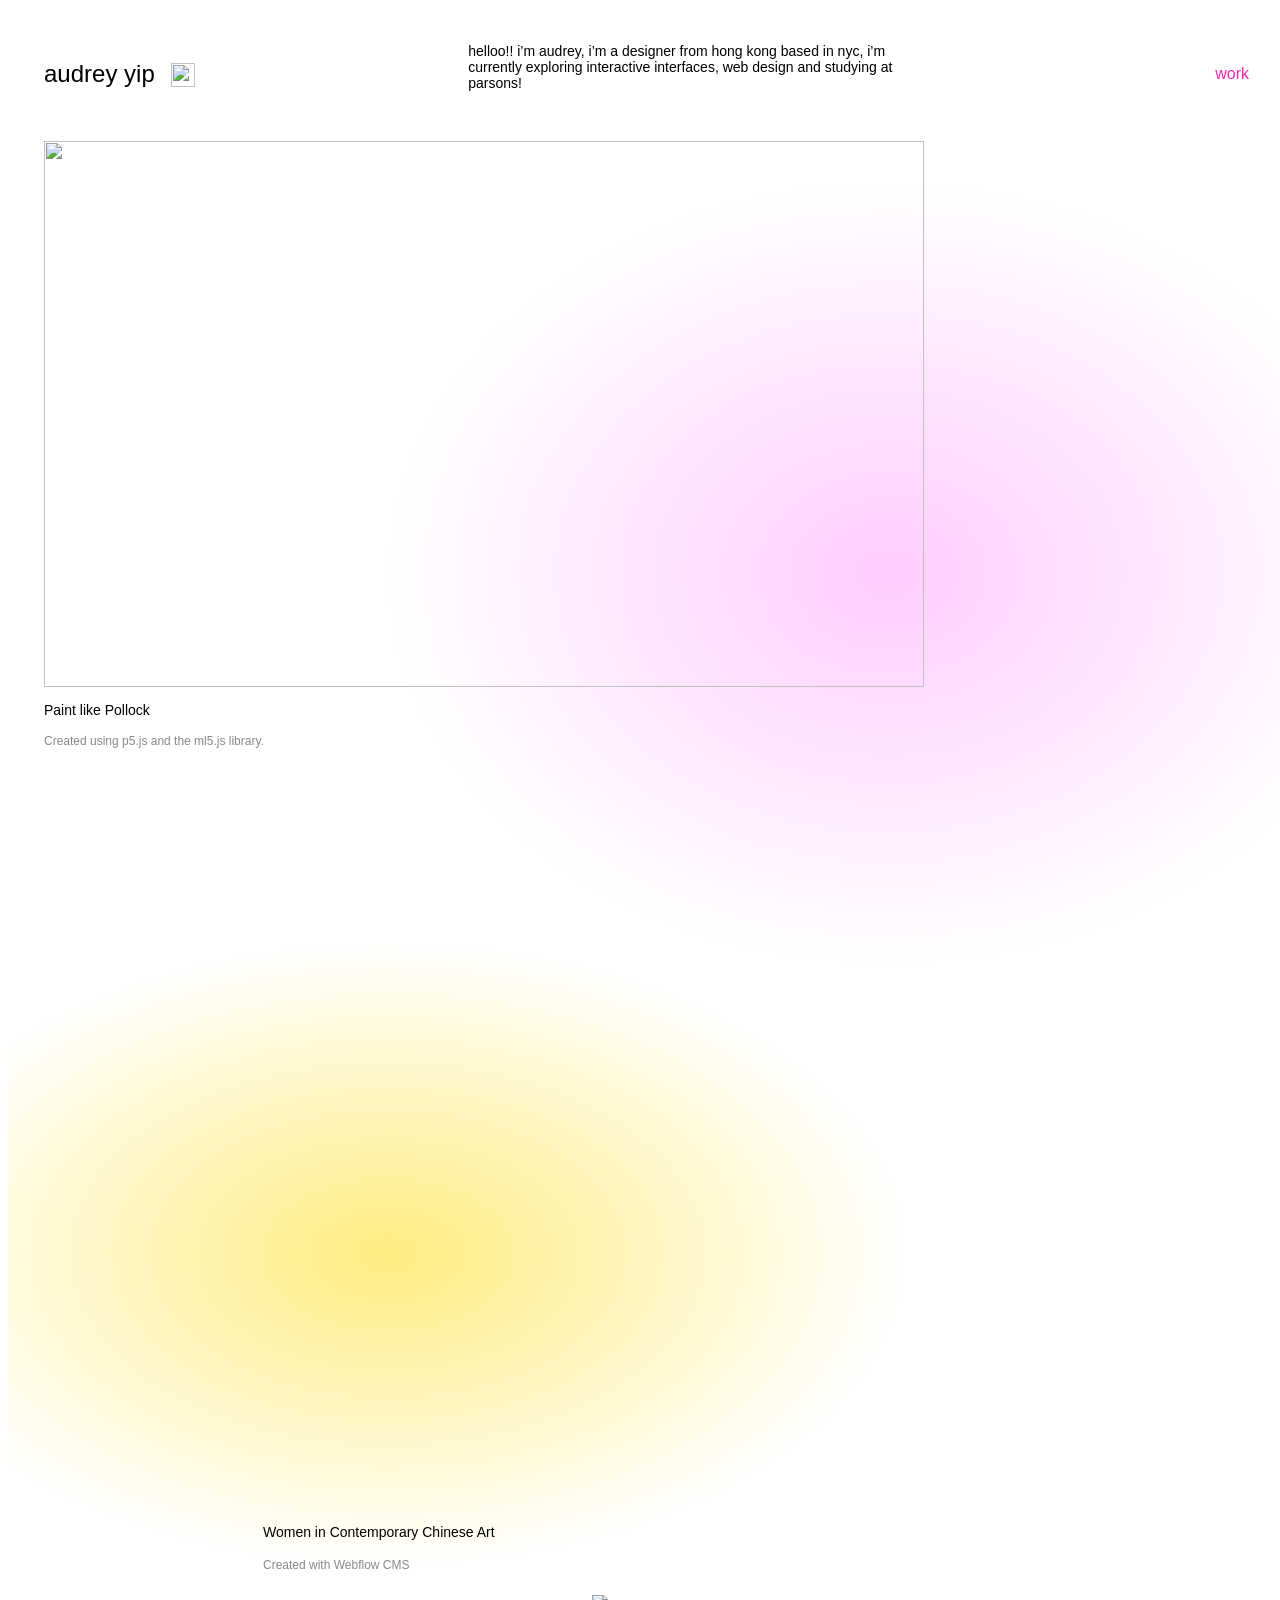
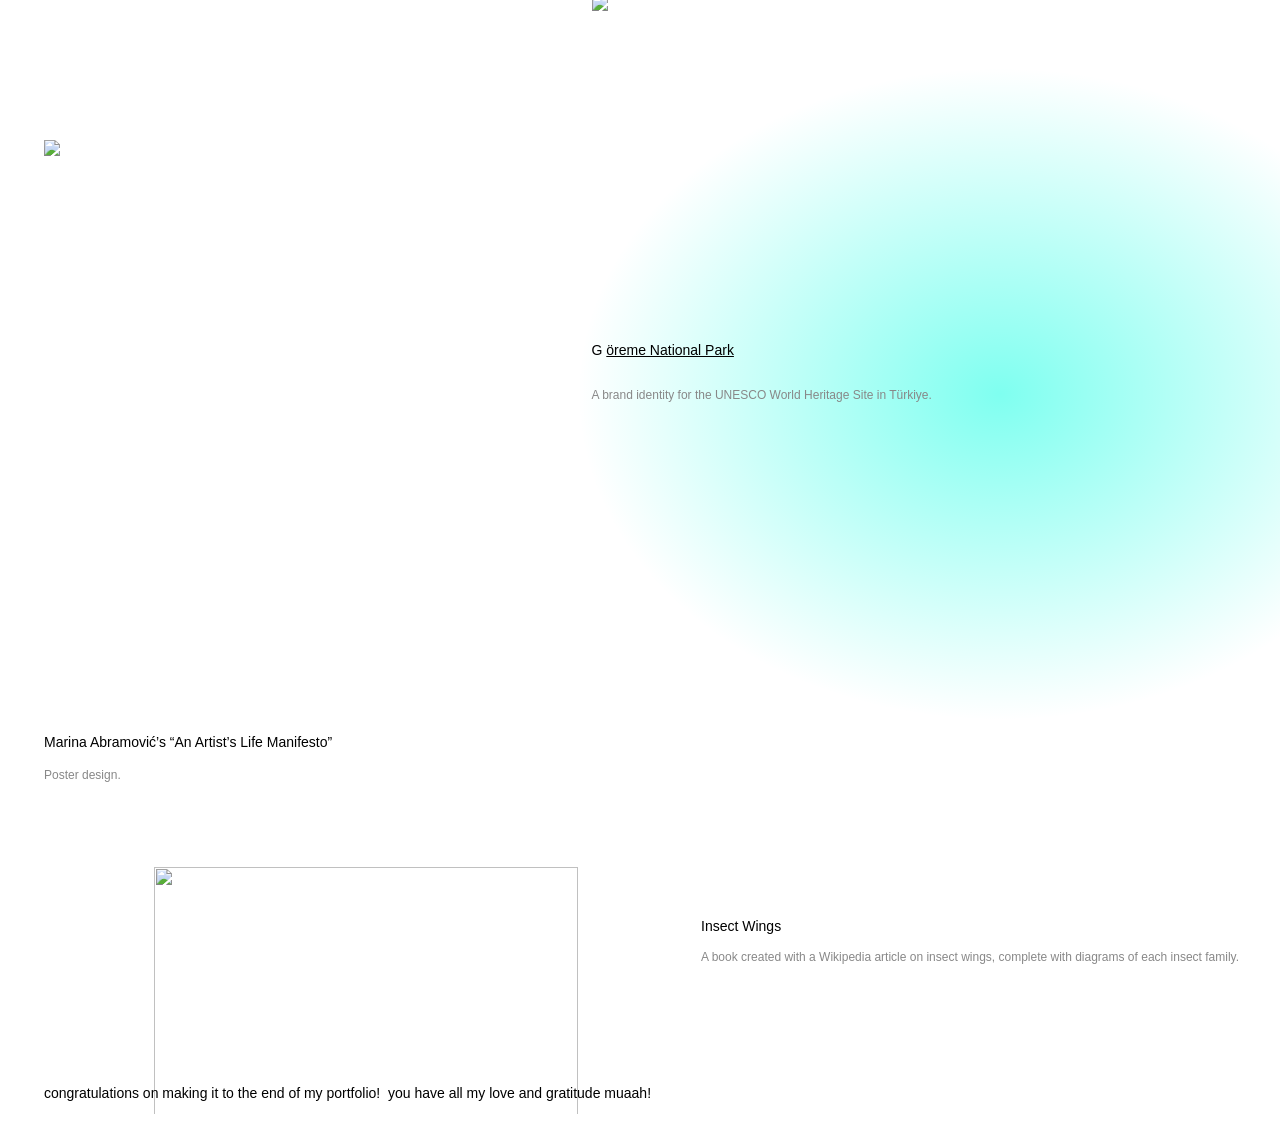
==== index.html @ 34257540 "setup" ====
<!DOCTYPE html>
<html>
<head>
<meta name="viewport" content="width=device-width, initial-scale=1"/>
<meta charset="utf-8" />
<link rel="stylesheet" href="globals.css">
<link rel="stylesheet" href="style.css">
</head>
<body>
<div class="main-page" ><div class="ellipse" ></div>
<div class="div" ></div>
<div class="ellipse-2" ></div>
<div class="frame" ><div class="frame-2" ><div class="frame-3" ><div class="text-wrapper" >audrey yip</div>
<img class="pink-outline" src="img/pink-outline-1.png" /></div>
<p class="p" >helloo!! i’m audrey, i’m a designer from hong kong based in nyc, i’m currently exploring interactive interfaces, web design and studying at parsons!</p>
<div class="frame-4" ><div class="text-wrapper-2" >work</div>
<div class="text-wrapper-3" >about</div></div></div>
<div class="frame-5" ><div class="frame-6" ><img class="rectangle" src="img/rectangle-1-2.png" />
<div class="frame-7" ><p class="g-reme-national-park" ><span class="span" >G</span>
<span class="text-wrapper-4" >öreme National Park</span></p>
<p class="text-wrapper-5" >A brand identity for the UNESCO World Heritage Site in Türkiye.</p></div></div>
<div class="frame-8" ><img class="img" src="img/rectangle-1-3.png" />
<div class="frame-7" ><div class="text-wrapper-6" >Paint like Pollock</div>
<p class="text-wrapper-5" >Created using p5.js and the ml5.js library.</p></div></div>
<div class="frame-9" ><div class="rectangle-wrapper" ><img class="rectangle-2" src="img/rectangle-1.png" /></div>
<div class="frame-10" ><p class="text-wrapper-6" >Marina Abramović’s “An Artist’s Life Manifesto”</p>
<div class="text-wrapper-5" >Poster design.</div></div></div>
<div class="frame-11" ><div class="frame-12" ></div>
<div class="frame-7" ><div class="text-wrapper-6" >Insect Wings</div>
<p class="text-wrapper-5" >A book created with a Wikipedia article on insect wings, complete with diagrams of each insect family.</p></div></div>
<div class="frame-13" ><img class="rectangle-3" src="img/image.png" />
<div class="frame-7" ><div class="text-wrapper-6" >Weaving Data</div>
<p class="text-wrapper-5" >An workshop, book and website designed to help you visualize your data differently.</p></div></div>
<div class="frame-14" ><div class="frame-15" ></div>
<div class="frame-7" ><p class="text-wrapper-6" >Women in Contemporary Chinese Art</p>
<div class="text-wrapper-5" >Created with Webflow CMS</div></div></div></div>
<p class="congratulations-on" >congratulations on making it to the end of my portfolio!&nbsp;&nbsp;you have all my love and gratitude muaah!</p></div></div>
</body>
</html>
---- style.css ----
.main-page {
    overflow: hidden;
    background: linear-gradient(160deg, rgba(255, 255, 255, 1) 82%);
    width: 100%;
    min-width: 1280px;
    min-height: 2706px;
    position: relative;
  }
  
  .main-page .ellipse {
    position: absolute;
    top: 1660px;
    left: 570px;
    width: 844px;
    height: 652px;
    border-radius: 421.92px / 325.79px;
    background: radial-gradient(
      50% 50% at 50% 50%,
      rgba(0, 255, 225, 0.5) 0%,
      rgba(0, 255, 225, 0) 100%
    );
  }
  
  .main-page .div {
    position: absolute;
    top: 935px;
    left: -137px;
    width: 1034px;
    height: 622px;
    border-radius: 516.88px / 311.23px;
    background: radial-gradient(
      50% 50% at 50% 50%,
      rgba(255, 217, 0, 0.5) 0%,
      rgba(255, 217, 0, 0) 100%
    );
  }
  
  .main-page .ellipse-2 {
    position: absolute;
    top: 175px;
    left: 380px;
    width: 1002px;
    height: 780px;
    border-radius: 500.93px / 390.07px;
    background: radial-gradient(
      50% 50% at 50% 50%,
      rgba(255, 204, 254, 1) 0%,
      rgba(255, 204, 254, 0) 100%
    );
  }
  
  .main-page .frame {
    display: flex;
    flex-direction: column;
    width: 1280px;
    align-items: flex-start;
    gap: 36px;
    padding: 36px;
    position: absolute;
    top: 0;
    left: 0;
  }
  
  .main-page .frame-2 {
    display: flex;
    align-items: center;
    justify-content: space-between;
    position: relative;
    align-self: stretch;
    width: 100%;
    flex: 0 0 auto;
  }
  
  .main-page .frame-3 {
    display: inline-flex;
    align-items: center;
    gap: 16px;
    position: relative;
    flex: 0 0 auto;
  }
  
  .main-page .text-wrapper {
    position: relative;
    width: fit-content;
    margin-top: -1px;
    font-family: "PolySans-Neutral", Helvetica;
    font-weight: 400;
    color: #000000;
    font-size: 24px;
    letter-spacing: 0;
    line-height: normal;
    white-space: nowrap;
  }
  
  .main-page .pink-outline {
    position: relative;
    width: 23.94px;
    height: 24px;
    aspect-ratio: 1;
    object-fit: cover;
  }
  
  .main-page .p {
    position: relative;
    display: flex;
    align-items: center;
    width: 473.42px;
    margin-top: -1px;
    font-family: "PolySans-Slim", Helvetica;
    font-weight: 400;
    color: #000000;
    font-size: 14px;
    letter-spacing: 0;
    line-height: normal;
  }
  
  .main-page .frame-4 {
    display: inline-flex;
    align-items: flex-start;
    gap: 35px;
    position: relative;
    flex: 0 0 auto;
  }
  
  .main-page .text-wrapper-2 {
    position: relative;
    width: fit-content;
    margin-top: -1px;
    font-family: "PolySans-Slim", Helvetica;
    font-weight: 400;
    color: #f327af;
    font-size: 16px;
    letter-spacing: 0;
    line-height: normal;
    white-space: nowrap;
  }
  
  .main-page .text-wrapper-3 {
    position: relative;
    width: fit-content;
    margin-top: -1px;
    font-family: "PolySans-Slim", Helvetica;
    font-weight: 400;
    color: #000000;
    font-size: 16px;
    letter-spacing: 0;
    line-height: normal;
    white-space: nowrap;
  }
  
  .main-page .frame-5 {
    display: grid;
    grid-template-columns: repeat(12, minmax(0, 1fr));
    grid-template-rows: repeat(17, minmax(0, 1fr));
    width: 1208px;
    height: 2494.33px;
    gap: 23px 106px;
  }
  
  .main-page .frame-6 {
    position: relative;
    grid-row: 11 / 12;
    grid-column: 6 / 13;
    width: 100%;
    height: 419px;
    display: flex;
    flex-direction: column;
    align-items: flex-start;
    gap: 16px;
  }
  
  .main-page .rectangle {
    position: relative;
    flex: 1;
    align-self: stretch;
    width: 100%;
    flex-grow: 1;
    object-fit: cover;
  }
  
  .main-page .frame-7 {
    display: flex;
    flex-direction: column;
    align-items: flex-start;
    gap: 4px;
    position: relative;
    align-self: stretch;
    width: 100%;
    flex: 0 0 auto;
  }
  
  .main-page .g-reme-national-park {
    position: relative;
    align-self: stretch;
    margin-top: -1px;
    font-family: "PolySans-Regular", Helvetica;
    font-weight: 400;
    color: #000000;
    font-size: 14px;
    letter-spacing: 0;
    line-height: normal;
  }
  
  .main-page .span {
    font-family: "PolySans-Regular", Helvetica;
    font-weight: 400;
    color: #000000;
    font-size: 14px;
    letter-spacing: 0;
  }
  
  .main-page .text-wrapper-4 {
    text-decoration: underline;
  }
  
  .main-page .text-wrapper-5 {
    position: relative;
    align-self: stretch;
    font-family: "PolySans-Slim", Helvetica;
    font-weight: 400;
    color: #888888;
    font-size: 12px;
    letter-spacing: 0;
    line-height: normal;
  }
  
  .main-page .frame-8 {
    grid-row: 1 / 6;
    grid-column: 1 / 10;
    align-self: start;
    width: 100%;
    height: 100%;
    display: flex;
    position: relative;
    flex-direction: column;
    align-items: flex-start;
    gap: 16px;
  }
  
  .main-page .img {
    height: 545.78px;
    position: relative;
    align-self: stretch;
    width: 100%;
  }
  
  .main-page .text-wrapper-6 {
    position: relative;
    align-self: stretch;
    margin-top: -1px;
    font-family: "PolySans-Neutral", Helvetica;
    font-weight: 400;
    color: #000000;
    font-size: 14px;
    letter-spacing: 0;
    line-height: normal;
  }
  
  .main-page .frame-9 {
    grid-row: 12 / 17;
    grid-column: 1 / 6;
    justify-self: start;
    align-self: start;
    width: fit-content;
    height: fit-content;
    display: inline-flex;
    position: relative;
    flex-direction: column;
    align-items: flex-start;
    gap: 16px;
  }
  
  .main-page .rectangle-wrapper {
    display: flex;
    flex-direction: column;
    width: 424px;
    height: 579.21px;
    align-items: flex-start;
    gap: 10px;
    position: relative;
  }
  
  .main-page .rectangle-2 {
    flex: 1;
    flex-grow: 1;
    position: relative;
    align-self: stretch;
    width: 100%;
  }
  
  .main-page .frame-10 {
    display: flex;
    flex-direction: column;
    width: 424px;
    align-items: flex-start;
    gap: 4px;
    position: relative;
    flex: 0 0 auto;
  }
  
  .main-page .frame-11 {
    grid-row: 15 / 18;
    grid-column: 7 / 13;
    align-self: start;
    width: 100%;
    height: fit-content;
    display: flex;
    position: relative;
    flex-direction: column;
    align-items: flex-start;
    gap: 16px;
  }
  
  .main-page .frame-12 {
    position: relative;
    align-self: stretch;
    width: 100%;
    height: 327px;
    background-image: url(./img/frame-13.png);
    background-size: cover;
    background-position: 50% 50%;
  }
  
  .main-page .frame-13 {
    grid-row: 17 / 20;
    grid-column: 2 / 7;
    justify-self: start;
    width: 424px;
    height: 100%;
    display: flex;
    position: relative;
    flex-direction: column;
    align-items: flex-start;
    gap: 16px;
  }
  
  .main-page .rectangle-3 {
    height: 279.72px;
    object-fit: cover;
    position: relative;
    align-self: stretch;
    width: 100%;
  }
  
  .main-page .frame-14 {
    grid-row: 6 / 11;
    grid-column: 3 / 13;
    justify-self: end;
    align-self: end;
    width: 100%;
    height: 100%;
    display: flex;
    position: relative;
    flex-direction: column;
    align-items: flex-start;
    gap: 16px;
  }
  
  .main-page .frame-15 {
    position: relative;
    flex: 1;
    align-self: stretch;
    width: 100%;
    flex-grow: 1;
    background-image: url(./img/frame-14.png);
    background-size: cover;
    background-position: 50% 50%;
  }
  
  .main-page .congratulations-on {
    position: relative;
    display: flex;
    align-items: center;
    width: fit-content;
    font-family: "PolySans-Slim", Helvetica;
    font-weight: 400;
    color: #000000;
    font-size: 14px;
    letter-spacing: 0;
    line-height: normal;
    white-space: nowrap;
  }
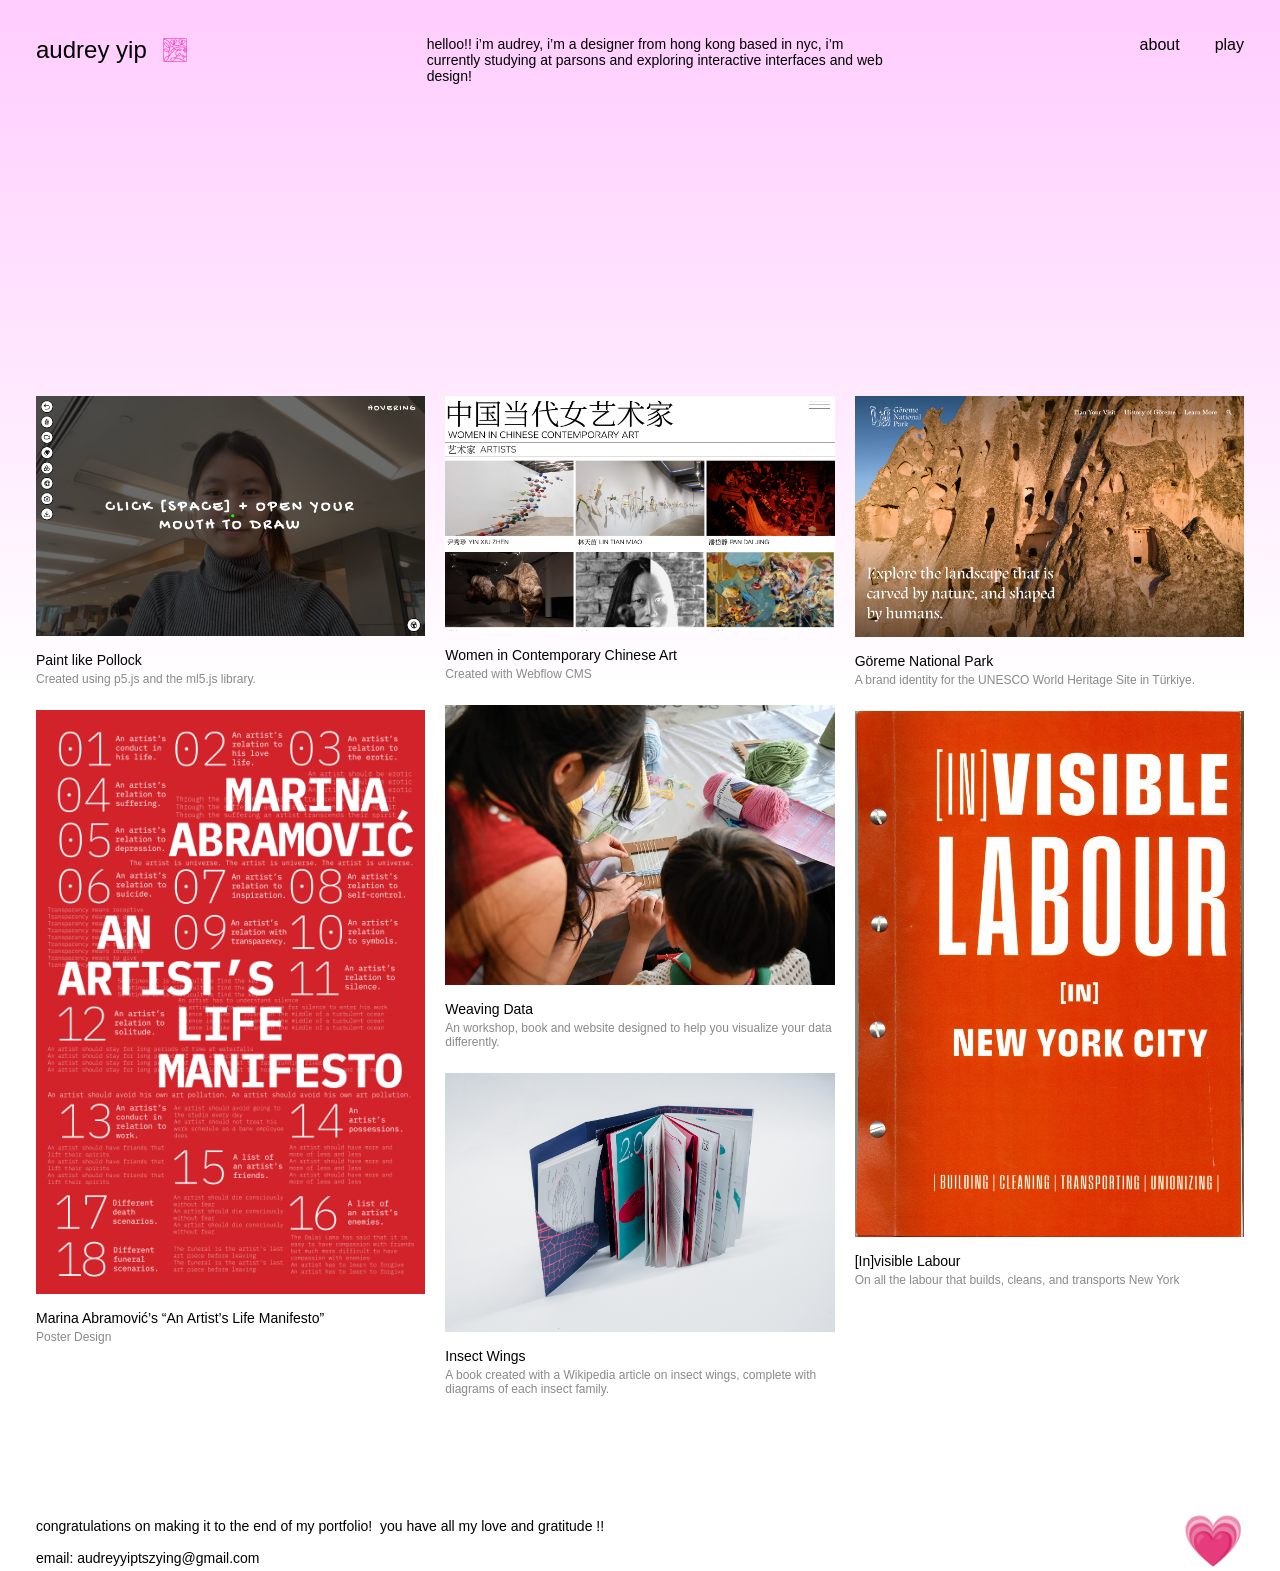
==== commit cab9f30b: "home page update" ====
--- a/index.html
+++ b/index.html
@@ -1,40 +1,93 @@
-
 <!DOCTYPE html>
-<html>
+<html lang="en">
 <head>
-<meta name="viewport" content="width=device-width, initial-scale=1"/>
-<meta charset="utf-8" />
-<link rel="stylesheet" href="globals.css">
-<link rel="stylesheet" href="style.css">
+  <meta charset="UTF-8">
+  <meta name="viewport" content="width=device-width, initial-scale=1">
+  <title>audrey yip</title>
+  <link rel="stylesheet" href="styles.css">
 </head>
 <body>
-<div class="main-page" ><div class="ellipse" ></div>
-<div class="div" ></div>
-<div class="ellipse-2" ></div>
-<div class="frame" ><div class="frame-2" ><div class="frame-3" ><div class="text-wrapper" >audrey yip</div>
-<img class="pink-outline" src="img/pink-outline-1.png" /></div>
-<p class="p" >helloo!! i’m audrey, i’m a designer from hong kong based in nyc, i’m currently exploring interactive interfaces, web design and studying at parsons!</p>
-<div class="frame-4" ><div class="text-wrapper-2" >work</div>
-<div class="text-wrapper-3" >about</div></div></div>
-<div class="frame-5" ><div class="frame-6" ><img class="rectangle" src="img/rectangle-1-2.png" />
-<div class="frame-7" ><p class="g-reme-national-park" ><span class="span" >G</span>
-<span class="text-wrapper-4" >öreme National Park</span></p>
-<p class="text-wrapper-5" >A brand identity for the UNESCO World Heritage Site in Türkiye.</p></div></div>
-<div class="frame-8" ><img class="img" src="img/rectangle-1-3.png" />
-<div class="frame-7" ><div class="text-wrapper-6" >Paint like Pollock</div>
-<p class="text-wrapper-5" >Created using p5.js and the ml5.js library.</p></div></div>
-<div class="frame-9" ><div class="rectangle-wrapper" ><img class="rectangle-2" src="img/rectangle-1.png" /></div>
-<div class="frame-10" ><p class="text-wrapper-6" >Marina Abramović’s “An Artist’s Life Manifesto”</p>
-<div class="text-wrapper-5" >Poster design.</div></div></div>
-<div class="frame-11" ><div class="frame-12" ></div>
-<div class="frame-7" ><div class="text-wrapper-6" >Insect Wings</div>
-<p class="text-wrapper-5" >A book created with a Wikipedia article on insect wings, complete with diagrams of each insect family.</p></div></div>
-<div class="frame-13" ><img class="rectangle-3" src="img/image.png" />
-<div class="frame-7" ><div class="text-wrapper-6" >Weaving Data</div>
-<p class="text-wrapper-5" >An workshop, book and website designed to help you visualize your data differently.</p></div></div>
-<div class="frame-14" ><div class="frame-15" ></div>
-<div class="frame-7" ><p class="text-wrapper-6" >Women in Contemporary Chinese Art</p>
-<div class="text-wrapper-5" >Created with Webflow CMS</div></div></div></div>
-<p class="congratulations-on" >congratulations on making it to the end of my portfolio!&nbsp;&nbsp;you have all my love and gratitude muaah!</p></div></div>
+  <div class="page">
+    <header class="header">
+      <div class="brand">
+        <p class="name">audrey yip</p>
+        <img class="logo" src="imgs/logo.svg" alt="">
+      </div>
+      <p class="intro">helloo!! i’m audrey, i’m a designer from hong kong based in nyc, i’m currently studying at parsons and exploring interactive interfaces and web design!</p>
+      <nav class="nav">
+        <a href="#about">about</a>
+        <a href="#play">play</a>
+      </nav>
+    </header>
+
+    <main class="grid" id="work">
+      <div class="column">
+        <article class="project">
+          <img class="media media--ratio" src="imgs/paintlikepollock/cover.png" alt="Paint like Pollock">
+          <div class="caption">
+            <h2>Paint like Pollock</h2>
+            <p>Created using p5.js and the ml5.js library.</p>
+          </div>
+        </article>
+        <article class="project">
+          <img class="media media--contain media--marina" src="imgs/marina/cover.png" alt="Marina Abramović’s An Artist’s Life Manifesto poster">
+          <div class="caption">
+            <h2>Marina Abramović’s “An Artist’s Life Manifesto”</h2>
+            <p>Poster Design</p>
+          </div>
+        </article>
+      </div>
+
+      <div class="column">
+        <article class="project">
+          <img class="media media--contain media--women" src="imgs/womeninchineseart/cover.png" alt="Women in Contemporary Chinese Art website">
+          <div class="caption">
+            <h2>Women in Contemporary Chinese Art</h2>
+            <p>Created with Webflow CMS</p>
+          </div>
+        </article>
+        <article class="project">
+          <img class="media media--cover media--weaving" src="imgs/weaving/cover.png" alt="Weaving Data workshop">
+          <div class="caption">
+            <h2>Weaving Data</h2>
+            <p>An workshop, book and website designed to help you visualize your data differently.</p>
+          </div>
+        </article>
+        <article class="project">
+          <img class="media media--cover media--insect" src="imgs/wikibook/cover.jpg" alt="Insect Wings book">
+          <div class="caption">
+            <h2>Insect Wings</h2>
+            <p>A book created with a Wikipedia article on insect wings, complete with diagrams of each insect family.</p>
+          </div>
+        </article>
+      </div>
+
+      <div class="column">
+        <article class="project">
+          <img class="media media--contain media--goreme" src="imgs/goreme/cover.png" alt="Göreme National Park brand identity">
+          <div class="caption">
+            <h2>Göreme National Park</h2>
+            <p>A brand identity for the UNESCO World Heritage Site in Türkiye.</p>
+          </div>
+        </article>
+        <article class="project project--fill">
+          <img class="media media--cover media--fill" src="imgs/labour/cover.jpg" alt="[In]visible Labour book cover">
+          <div class="caption">
+            <h2>[In]visible Labour</h2>
+            <p>On all the labour that builds, cleans, and transports New York</p>
+          </div>
+        </article>
+      </div>
+    </main>
+
+    <footer class="footer">
+      <div class="footer-text">
+        <p>congratulations on making it to the end of my portfolio!&nbsp; you have all my love and gratitude !!</p>
+        <p>email: <a href="mailto:audreyyiptszying@gmail.com">audreyyiptszying@gmail.com</a></p>
+      </div>
+      <span class="heart" role="img" aria-label="pink heart">💗</span>
+    </footer>
+  </div>
+  <script src="script.js"></script>
 </body>
-</html>+</html>
--- a/styles.css
+++ b/styles.css
@@ -0,0 +1,114 @@
+:root {
+  --pink: #ffccfe;
+  --text: #000;
+  --muted: #898989;
+  --gutter: 36px;
+  --gap: 20px;
+  /* PolySans is the design font; swap in a @font-face if you have the files. */
+  --font-neutral: "PolySans", "Helvetica Neue", Arial, sans-serif;
+  --font-slim: "PolySans", "Helvetica Neue", Arial, sans-serif;
+}
+
+*, *::before, *::after { box-sizing: border-box; }
+
+html { scroll-behavior: smooth; }
+
+body {
+  margin: 0;
+  color: var(--text);
+  font-family: var(--font-slim);
+  background: linear-gradient(to bottom, var(--pink) 0%, #fff 43.924%) no-repeat;
+  background-color: #fff;
+  min-height: 100vh;
+}
+
+a { color: inherit; text-decoration: none; }
+p, h1, h2 { margin: 0; }
+
+.page {
+  max-width: 1280px;
+  margin: 0 auto;
+  min-height: 1465px;
+  display: flex;
+  flex-direction: column;
+  justify-content: space-between;
+  align-items: center;
+  padding-bottom: 5px;
+}
+
+/* Header */
+.header {
+  width: 100%;
+  padding: var(--gutter);
+  display: flex;
+  align-items: flex-start;
+  justify-content: space-between;
+  gap: 24px;
+  margin-bottom: 276px;
+}
+.brand { display: flex; align-items: center; gap: 16px; }
+.name { font-family: var(--font-neutral); font-size: 24px; white-space: nowrap; }
+.logo { width: 24px; height: 24px; object-fit: cover; }
+.intro { font-size: 14px; width: 473px; max-width: 100%; }
+.nav { display: flex; gap: 35px; font-size: 16px; }
+.nav a:hover { text-decoration: underline; }
+
+/* Grid */
+.grid {
+  width: 100%;
+  padding: 0 var(--gutter);
+  display: flex;
+  align-items: flex-start;
+  gap: var(--gap);
+}
+.column { flex: 1 1 0; min-width: 0; display: flex; flex-direction: column; gap: 24px; }
+
+.project { display: flex; flex-direction: column; gap: 16px; }
+.project--fill { height: 576px; }
+
+.media { display: block; width: 100%; }
+.media--cover { object-fit: cover; }
+.media--contain { object-fit: contain; }
+.media--ratio { aspect-ratio: 2890 / 1784; object-fit: cover; }
+.media--marina { height: 584px; }
+.media--women { height: 235px; }
+.media--weaving { height: 280px; }
+.media--insect { height: 259px; }
+.media--goreme { height: 241px; }
+.media--fill { flex: 1 1 0; min-height: 0; }
+
+.caption { display: flex; flex-direction: column; gap: 4px; }
+.caption h2 { font-family: var(--font-neutral); font-weight: 400; font-size: 14px; }
+.caption p { font-size: 12px; color: var(--muted); }
+
+/* Footer */
+.footer {
+  width: min(1210px, calc(100% - 2 * var(--gutter)));
+  margin-top: 120px;
+  display: flex;
+  align-items: flex-end;
+  justify-content: space-between;
+  gap: 24px;
+  font-size: 14px;
+}
+.footer-text { display: flex; flex-direction: column; gap: 16px; max-width: 998px; }
+.footer a:hover { text-decoration: underline; }
+.heart { font-size: 50px; line-height: 1; cursor: default; transition: transform .2s ease; }
+.heart.beat { transform: scale(1.25); }
+
+/* Reveal on scroll (added by script.js) */
+.js .project { opacity: 0; transform: translateY(12px); transition: opacity .5s ease, transform .5s ease; }
+.js .project.visible { opacity: 1; transform: none; }
+
+/* Responsive */
+@media (max-width: 900px) {
+  .header { flex-wrap: wrap; margin-bottom: 80px; }
+  .grid { flex-direction: column; }
+  .column { width: 100%; }
+  .project--fill { height: auto; }
+  .media--fill { flex: none; height: 520px; }
+}
+@media (prefers-reduced-motion: reduce) {
+  html { scroll-behavior: auto; }
+  .js .project { transition: none; opacity: 1; transform: none; }
+}
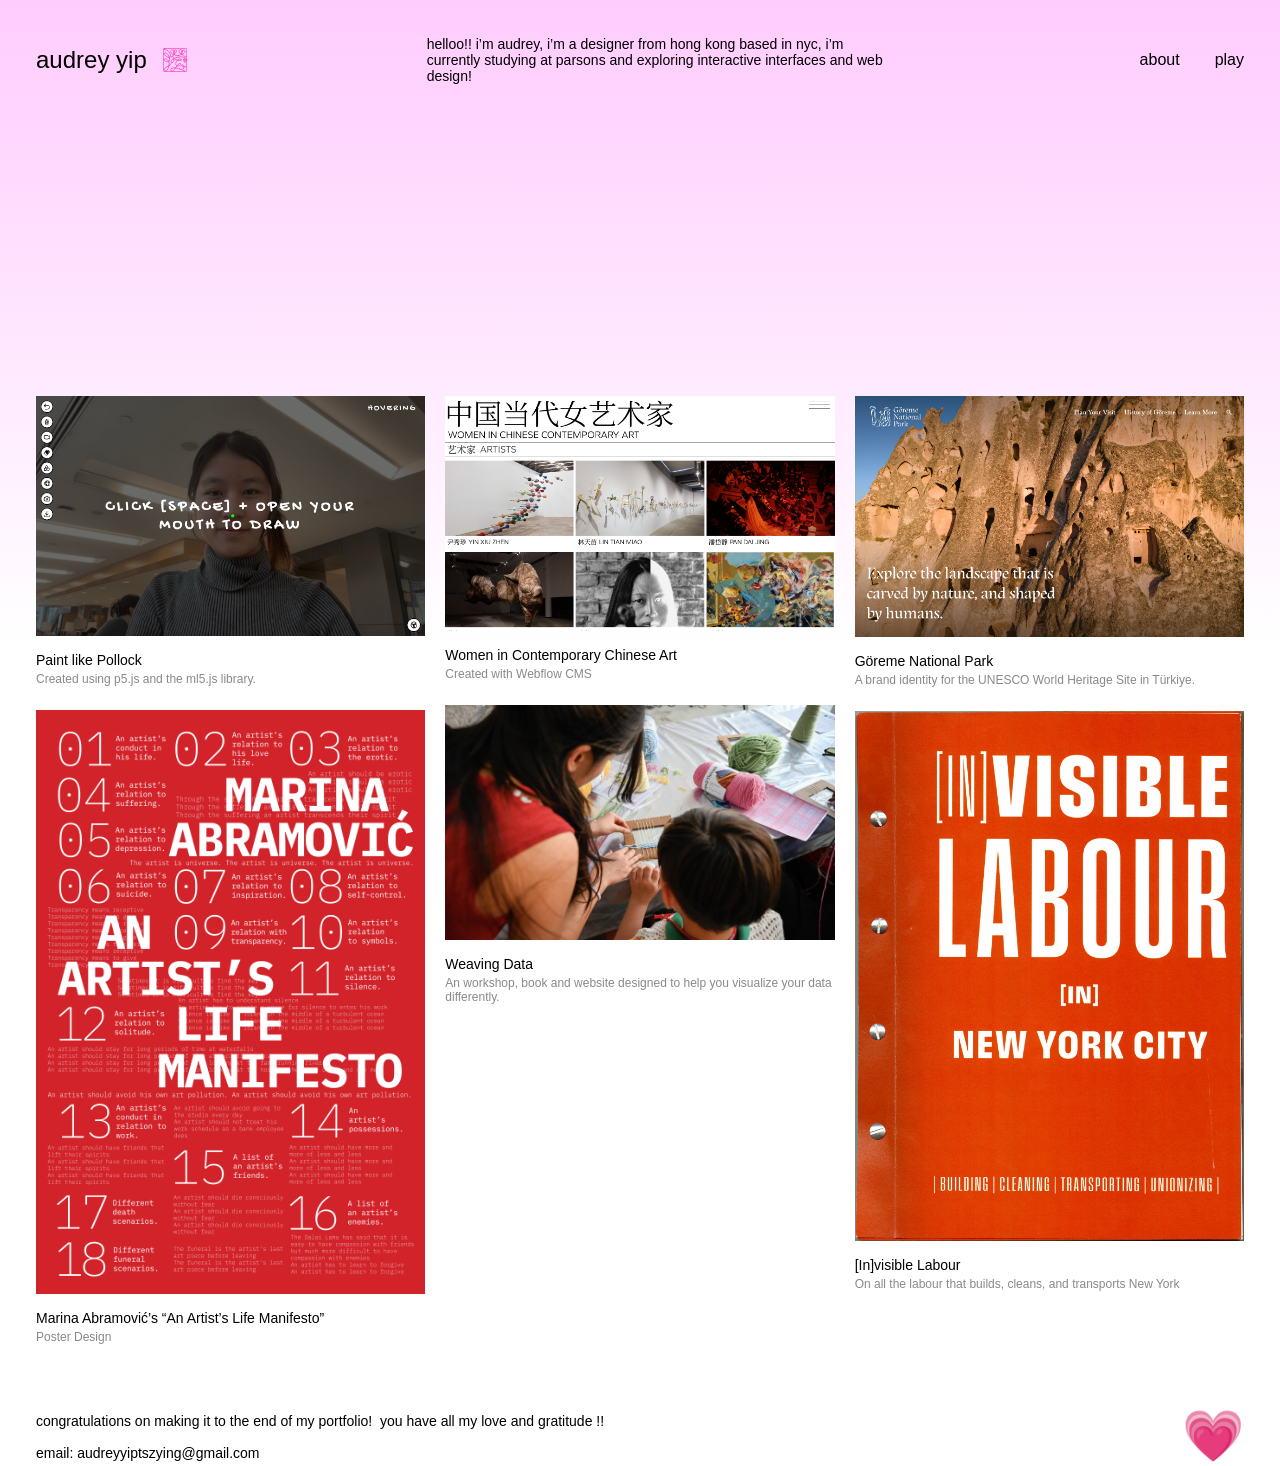
==== commit 37238447: "font fixing, links" ====
--- a/index.html
+++ b/index.html
@@ -23,59 +23,73 @@
     <main class="grid" id="work">
       <div class="column">
         <article class="project">
-          <img class="media media--ratio" src="imgs/paintlikepollock/cover.png" alt="Paint like Pollock">
-          <div class="caption">
-            <h2>Paint like Pollock</h2>
-            <p>Created using p5.js and the ml5.js library.</p>
-          </div>
+          <a class="project-link" href="work/paintlikepollock.html">
+            <img class="media media--ratio" src="imgs/paintlikepollock/cover.png" alt="Paint like Pollock">
+            <div class="caption">
+              <h2>Paint like Pollock</h2>
+              <p>Created using p5.js and the ml5.js library.</p>
+            </div>
+          </a>
         </article>
         <article class="project">
-          <img class="media media--contain media--marina" src="imgs/marina/cover.png" alt="Marina Abramović’s An Artist’s Life Manifesto poster">
-          <div class="caption">
-            <h2>Marina Abramović’s “An Artist’s Life Manifesto”</h2>
-            <p>Poster Design</p>
-          </div>
+          <a class="project-link" href="work/marina.html">
+            <img class="media media--contain media--marina" src="imgs/marina/cover.png" alt="Marina Abramović’s An Artist’s Life Manifesto poster">
+            <div class="caption">
+              <h2>Marina Abramović’s “An Artist’s Life Manifesto”</h2>
+              <p>Poster Design</p>
+            </div>
+          </a>
         </article>
       </div>
 
       <div class="column">
         <article class="project">
-          <img class="media media--contain media--women" src="imgs/womeninchineseart/cover.png" alt="Women in Contemporary Chinese Art website">
-          <div class="caption">
-            <h2>Women in Contemporary Chinese Art</h2>
-            <p>Created with Webflow CMS</p>
-          </div>
+          <a class="project-link" href="work/womeninchineseart.html">
+            <img class="media media--contain media--women" src="imgs/womeninchineseart/cover.png" alt="Women in Contemporary Chinese Art website">
+            <div class="caption">
+              <h2>Women in Contemporary Chinese Art</h2>
+              <p>Created with Webflow CMS</p>
+            </div>
+          </a>
         </article>
         <article class="project">
-          <img class="media media--cover media--weaving" src="imgs/weaving/cover.png" alt="Weaving Data workshop">
-          <div class="caption">
-            <h2>Weaving Data</h2>
-            <p>An workshop, book and website designed to help you visualize your data differently.</p>
-          </div>
+          <a class="project-link" href="work/weaving.html">
+            <img class="media media--cover media--weaving" src="imgs/weaving/cover.png" alt="Weaving Data workshop">
+            <div class="caption">
+              <h2>Weaving Data</h2>
+              <p>An workshop, book and website designed to help you visualize your data differently.</p>
+            </div>
+          </a>
         </article>
         <article class="project">
-          <img class="media media--cover media--insect" src="imgs/wikibook/cover.jpg" alt="Insect Wings book">
-          <div class="caption">
-            <h2>Insect Wings</h2>
-            <p>A book created with a Wikipedia article on insect wings, complete with diagrams of each insect family.</p>
-          </div>
+          <a class="project-link" href="work/wikibook.html">
+            <img class="media media--cover media--insect" src="imgs/wikibook/cover.jpg" alt="Insect Wings book">
+            <div class="caption">
+              <h2>Insect Wings</h2>
+              <p>A book created with a Wikipedia article on insect wings, complete with diagrams of each insect family.</p>
+            </div>
+          </a>
         </article>
       </div>
 
       <div class="column">
         <article class="project">
-          <img class="media media--contain media--goreme" src="imgs/goreme/cover.png" alt="Göreme National Park brand identity">
-          <div class="caption">
-            <h2>Göreme National Park</h2>
-            <p>A brand identity for the UNESCO World Heritage Site in Türkiye.</p>
-          </div>
+          <a class="project-link" href="work/goreme.html"> 
+            <img class="media media--contain media--goreme" src="imgs/goreme/cover.png" alt="Göreme National Park brand identity">
+            <div class="caption">
+              <h2>Göreme National Park</h2>
+              <p>A brand identity for the UNESCO World Heritage Site in Türkiye.</p>
+            </div>
+          </a>
         </article>
         <article class="project project--fill">
-          <img class="media media--cover media--fill" src="imgs/labour/cover.jpg" alt="[In]visible Labour book cover">
-          <div class="caption">
-            <h2>[In]visible Labour</h2>
-            <p>On all the labour that builds, cleans, and transports New York</p>
-          </div>
+          <a class="project-link" href="work/labour.html">
+            <img class="media media--cover media--fill" src="imgs/labour/cover.jpg" alt="[In]visible Labour book cover">
+            <div class="caption">
+              <h2>[In]visible Labour</h2>
+              <p>On all the labour that builds, cleans, and transports New York</p>
+            </div>
+          </a>
         </article>
       </div>
     </main>
--- a/styles.css
+++ b/styles.css
@@ -1,12 +1,21 @@
 :root {
   --pink: #ffccfe;
+  --magenta: #f428b0;
   --text: #000;
   --muted: #898989;
+  --font-family: 'PolySans', sans-serif;
+  --font-slim: 300;     /* Use standard numerical values or keywords */
+  --font-neutral: 400;
   --gutter: 36px;
   --gap: 20px;
-  /* PolySans is the design font; swap in a @font-face if you have the files. */
-  --font-neutral: "PolySans", "Helvetica Neue", Arial, sans-serif;
-  --font-slim: "PolySans", "Helvetica Neue", Arial, sans-serif;
+}
+
+@font-face {
+  font-family: 'PolySans';
+  src: url('fonts/PolySans-Neutral.otf') format('otf'),
+       url('fonts/PolySans-Slim.otf') format('otf');
+  font-style: normal;
+  font-display: swap;
 }
 
 *, *::before, *::after { box-sizing: border-box; }
@@ -16,8 +25,9 @@
 body {
   margin: 0;
   color: var(--text);
-  font-family: var(--font-slim);
+  font-family: var(--font-family);
   background: linear-gradient(to bottom, var(--pink) 0%, #fff 43.924%) no-repeat;
+  font-weight:var(--font-slim);
   background-color: #fff;
   min-height: 100vh;
 }
@@ -41,17 +51,17 @@
   width: 100%;
   padding: var(--gutter);
   display: flex;
-  align-items: flex-start;
+  align-items: center;
   justify-content: space-between;
   gap: 24px;
   margin-bottom: 276px;
 }
 .brand { display: flex; align-items: center; gap: 16px; }
-.name { font-family: var(--font-neutral); font-size: 24px; white-space: nowrap; }
+.name { font-family: var(--font-family); font-size: 24px; white-space: nowrap; }
 .logo { width: 24px; height: 24px; object-fit: cover; }
 .intro { font-size: 14px; width: 473px; max-width: 100%; }
 .nav { display: flex; gap: 35px; font-size: 16px; }
-.nav a:hover { text-decoration: underline; }
+.nav a:hover {color:var(--magenta);}
 
 /* Grid */
 .grid {
@@ -64,27 +74,29 @@
 .column { flex: 1 1 0; min-width: 0; display: flex; flex-direction: column; gap: 24px; }
 
 .project { display: flex; flex-direction: column; gap: 16px; }
+.project-link { display: flex; flex-direction: column; gap: 16px; color: inherit; text-decoration: none; }
+.project-link:hover .caption h2, .caption p {color:var(--magenta);}
 .project--fill { height: 576px; }
 
 .media { display: block; width: 100%; }
 .media--cover { object-fit: cover; }
 .media--contain { object-fit: contain; }
 .media--ratio { aspect-ratio: 2890 / 1784; object-fit: cover; }
-.media--marina { height: 584px; }
+/* .media--marina { height: 584px; }
 .media--women { height: 235px; }
 .media--weaving { height: 280px; }
 .media--insect { height: 259px; }
-.media--goreme { height: 241px; }
-.media--fill { flex: 1 1 0; min-height: 0; }
+.media--goreme { height: 241px; } */
+.media--fill { flex: 1 1 0; object-fit: cover; }
 
 .caption { display: flex; flex-direction: column; gap: 4px; }
-.caption h2 { font-family: var(--font-neutral); font-weight: 400; font-size: 14px; }
+.caption h2 { font-family: var(--font-family); font-weight: var(--font-neutral); font-size: 14px; }
 .caption p { font-size: 12px; color: var(--muted); }
 
 /* Footer */
 .footer {
   width: min(1210px, calc(100% - 2 * var(--gutter)));
-  margin-top: 120px;
+  margin-top: 60px;
   display: flex;
   align-items: flex-end;
   justify-content: space-between;
@@ -111,4 +123,4 @@
 @media (prefers-reduced-motion: reduce) {
   html { scroll-behavior: auto; }
   .js .project { transition: none; opacity: 1; transform: none; }
-}
+}
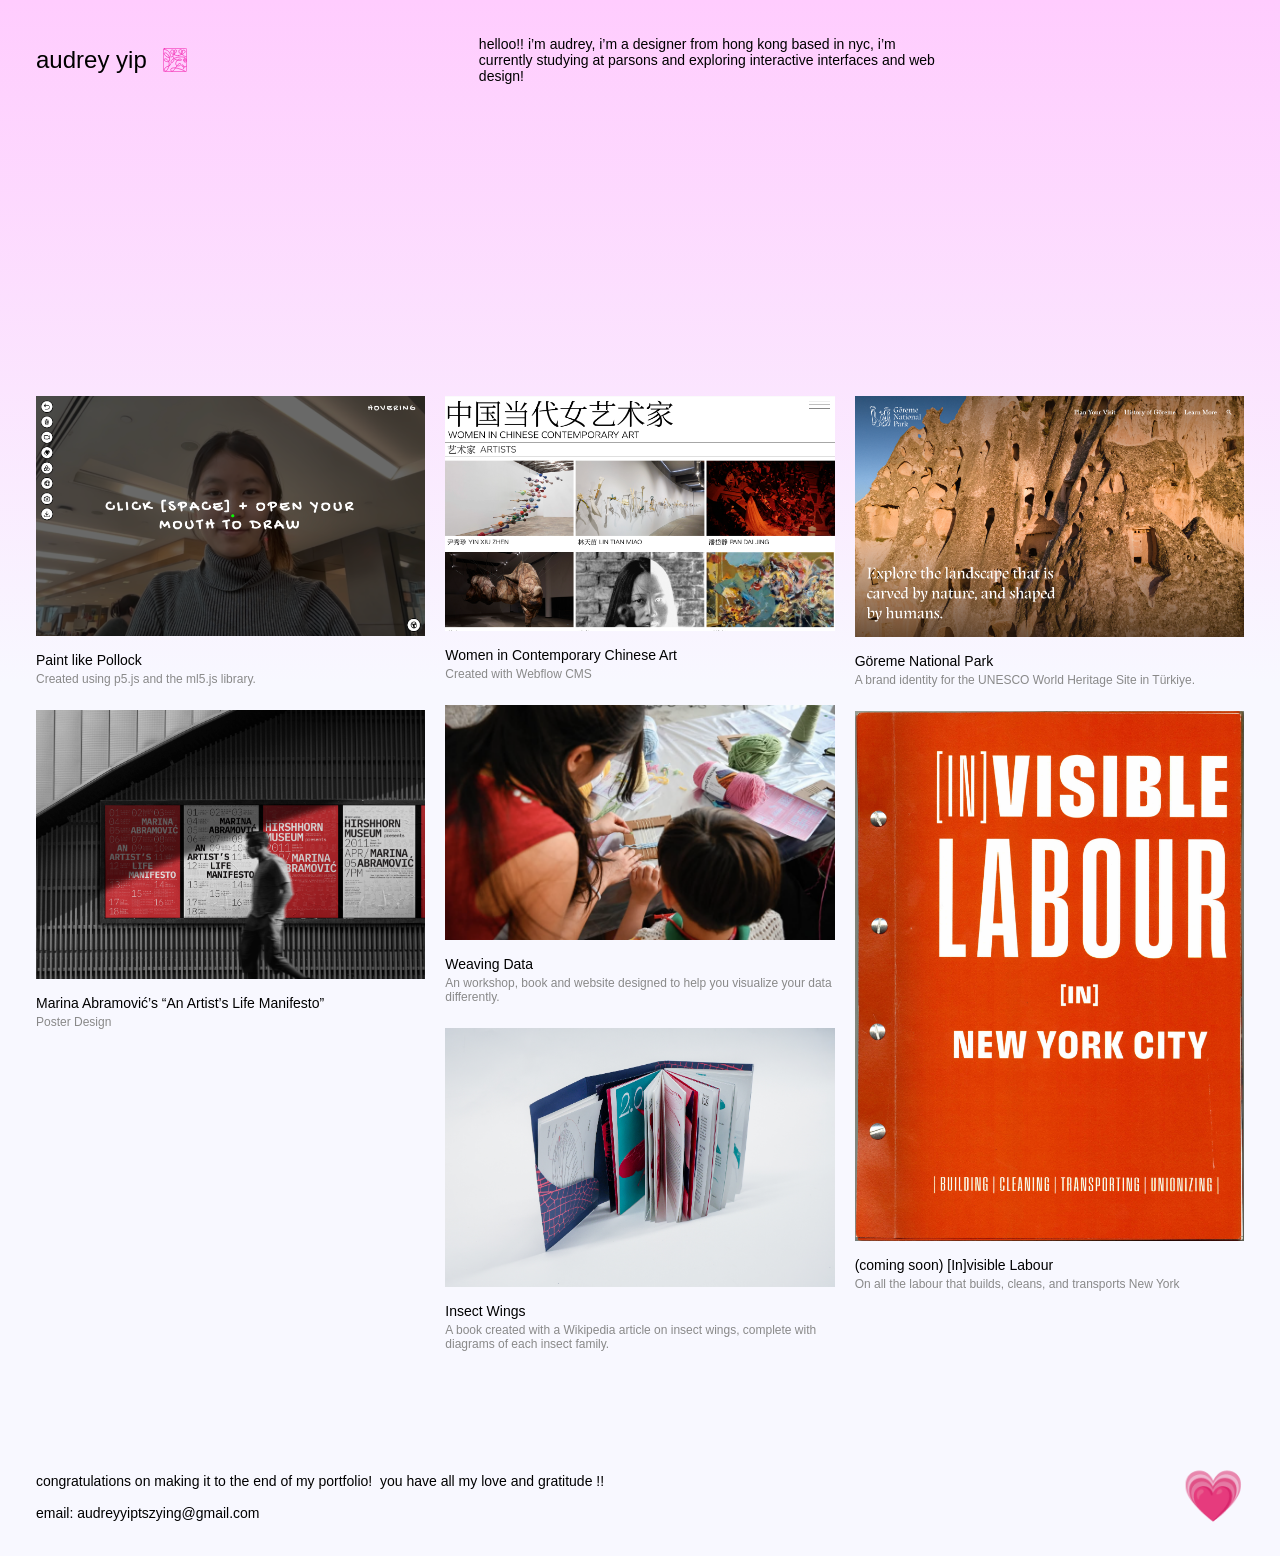
==== commit ca74d211: "update website page" ====
--- a/index.html
+++ b/index.html
@@ -5,6 +5,7 @@
   <meta name="viewport" content="width=device-width, initial-scale=1">
   <title>audrey yip</title>
   <link rel="stylesheet" href="styles.css">
+  <link rel="icon" href="/imgs/logo.svg" type="image/x-icon">
 </head>
 <body>
   <div class="page">
@@ -15,8 +16,8 @@
       </div>
       <p class="intro">helloo!! i’m audrey, i’m a designer from hong kong based in nyc, i’m currently studying at parsons and exploring interactive interfaces and web design!</p>
       <nav class="nav">
-        <a href="#about">about</a>
-        <a href="#play">play</a>
+        <!-- <a href="#about">about</a>
+        <a href="#play">play</a> -->
       </nav>
     </header>
 
@@ -83,13 +84,13 @@
           </a>
         </article>
         <article class="project project--fill">
-          <a class="project-link" href="work/labour.html">
+          <!-- <a class="project-link" href="work/labour.html"> -->
             <img class="media media--cover media--fill" src="imgs/labour/cover.jpg" alt="[In]visible Labour book cover">
             <div class="caption">
-              <h2>[In]visible Labour</h2>
+              <h2>(coming soon) [In]visible Labour</h2>
               <p>On all the labour that builds, cleans, and transports New York</p>
             </div>
-          </a>
+          <!-- </a> -->
         </article>
       </div>
     </main>
--- a/styles.css
+++ b/styles.css
@@ -3,6 +3,7 @@
   --magenta: #f428b0;
   --text: #000;
   --muted: #898989;
+  --off-white: ghostwhite;
   --font-family: 'PolySans', sans-serif;
   --font-slim: 300;     /* Use standard numerical values or keywords */
   --font-neutral: 400;
@@ -26,7 +27,7 @@
   margin: 0;
   color: var(--text);
   font-family: var(--font-family);
-  background: linear-gradient(to bottom, var(--pink) 0%, #fff 43.924%) no-repeat;
+  background: linear-gradient(to bottom, var(--pink) 0%, var(--off-white) 43.924%) no-repeat;
   font-weight:var(--font-slim);
   background-color: #fff;
   min-height: 100vh;
@@ -36,7 +37,7 @@
 p, h1, h2 { margin: 0; }
 
 .page {
-  max-width: 1280px;
+  max-width: 100%;
   margin: 0 auto;
   min-height: 1465px;
   display: flex;
@@ -82,11 +83,6 @@
 .media--cover { object-fit: cover; }
 .media--contain { object-fit: contain; }
 .media--ratio { aspect-ratio: 2890 / 1784; object-fit: cover; }
-/* .media--marina { height: 584px; }
-.media--women { height: 235px; }
-.media--weaving { height: 280px; }
-.media--insect { height: 259px; }
-.media--goreme { height: 241px; } */
 .media--fill { flex: 1 1 0; object-fit: cover; }
 
 .caption { display: flex; flex-direction: column; gap: 4px; }
@@ -96,7 +92,8 @@
 /* Footer */
 .footer {
   width: min(1210px, calc(100% - 2 * var(--gutter)));
-  margin-top: 60px;
+  margin-top: 120px;
+  margin-bottom: 30px;
   display: flex;
   align-items: flex-end;
   justify-content: space-between;
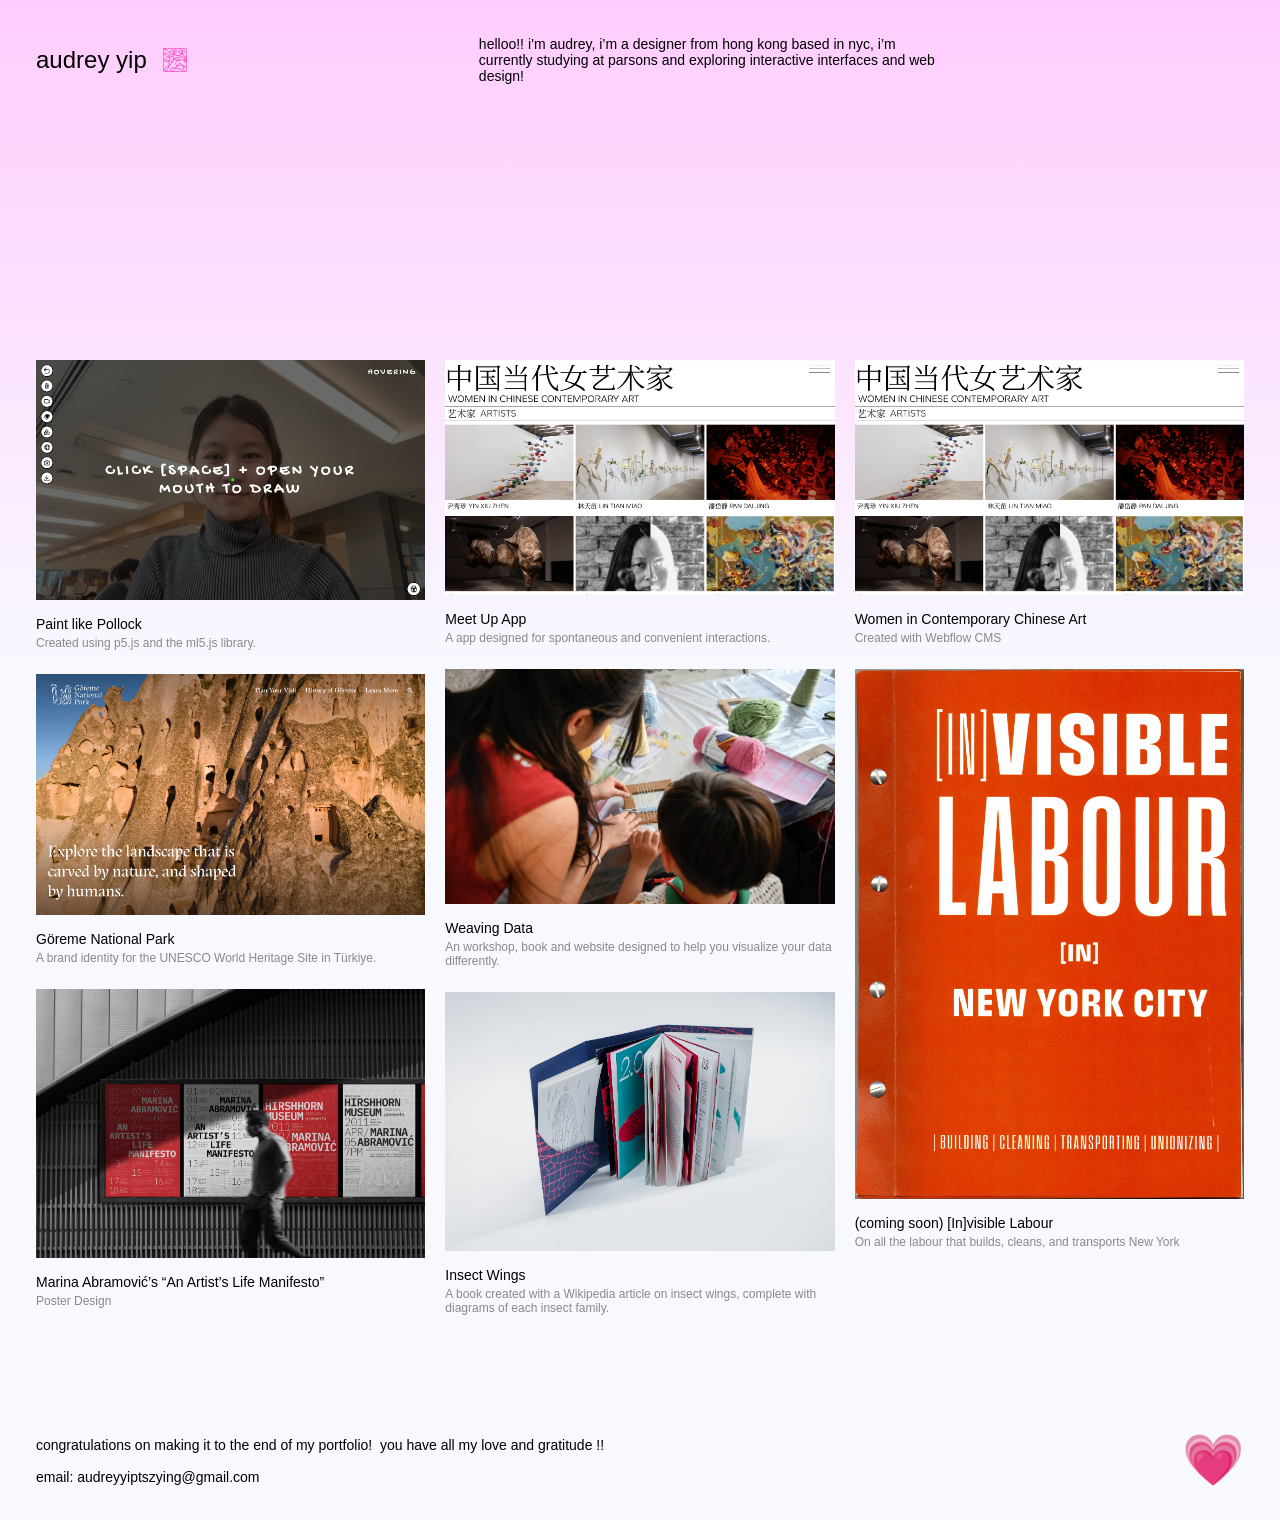
==== commit 0bb0cd5a: "editing image links" ====
--- a/index.html
+++ b/index.html
@@ -33,6 +33,15 @@
           </a>
         </article>
         <article class="project">
+          <a class="project-link" href="work/goreme.html"> 
+            <img class="media media--contain media--goreme" src="imgs/goreme/cover.png" alt="Göreme National Park brand identity">
+            <div class="caption">
+              <h2>Göreme National Park</h2>
+              <p>A brand identity for the UNESCO World Heritage Site in Türkiye.</p>
+            </div>
+          </a>
+        </article>
+        <article class="project">
           <a class="project-link" href="work/marina.html">
             <img class="media media--contain media--marina" src="imgs/marina/cover.png" alt="Marina Abramović’s An Artist’s Life Manifesto poster">
             <div class="caption">
@@ -45,14 +54,15 @@
 
       <div class="column">
         <article class="project">
-          <a class="project-link" href="work/womeninchineseart.html">
+          <a class="project-link" href="work/meetup.html">
             <img class="media media--contain media--women" src="imgs/womeninchineseart/cover.png" alt="Women in Contemporary Chinese Art website">
             <div class="caption">
-              <h2>Women in Contemporary Chinese Art</h2>
-              <p>Created with Webflow CMS</p>
+              <h2>Meet Up App</h2>
+              <p>A app designed for spontaneous and convenient interactions.</p>
             </div>
           </a>
         </article>
+
         <article class="project">
           <a class="project-link" href="work/weaving.html">
             <img class="media media--cover media--weaving" src="imgs/weaving/cover.png" alt="Weaving Data workshop">
@@ -75,14 +85,15 @@
 
       <div class="column">
         <article class="project">
-          <a class="project-link" href="work/goreme.html"> 
-            <img class="media media--contain media--goreme" src="imgs/goreme/cover.png" alt="Göreme National Park brand identity">
+          <a class="project-link" href="work/womeninchineseart.html">
+            <img class="media media--contain media--women" src="imgs/womeninchineseart/cover.png" alt="Women in Contemporary Chinese Art website">
             <div class="caption">
-              <h2>Göreme National Park</h2>
-              <p>A brand identity for the UNESCO World Heritage Site in Türkiye.</p>
+              <h2>Women in Contemporary Chinese Art</h2>
+              <p>Created with Webflow CMS</p>
             </div>
           </a>
         </article>
+        
         <article class="project project--fill">
           <!-- <a class="project-link" href="work/labour.html"> -->
             <img class="media media--cover media--fill" src="imgs/labour/cover.jpg" alt="[In]visible Labour book cover">
--- a/styles.css
+++ b/styles.css
@@ -38,7 +38,7 @@
 
 .page {
   max-width: 100%;
-  margin: 0 auto;
+  padding: var(--gutter);
   min-height: 1465px;
   display: flex;
   flex-direction: column;
@@ -50,7 +50,6 @@
 /* Header */
 .header {
   width: 100%;
-  padding: var(--gutter);
   display: flex;
   align-items: center;
   justify-content: space-between;
@@ -67,7 +66,6 @@
 /* Grid */
 .grid {
   width: 100%;
-  padding: 0 var(--gutter);
   display: flex;
   align-items: flex-start;
   gap: var(--gap);
@@ -91,7 +89,7 @@
 
 /* Footer */
 .footer {
-  width: min(1210px, calc(100% - 2 * var(--gutter)));
+  width: 100%;
   margin-top: 120px;
   margin-bottom: 30px;
   display: flex;
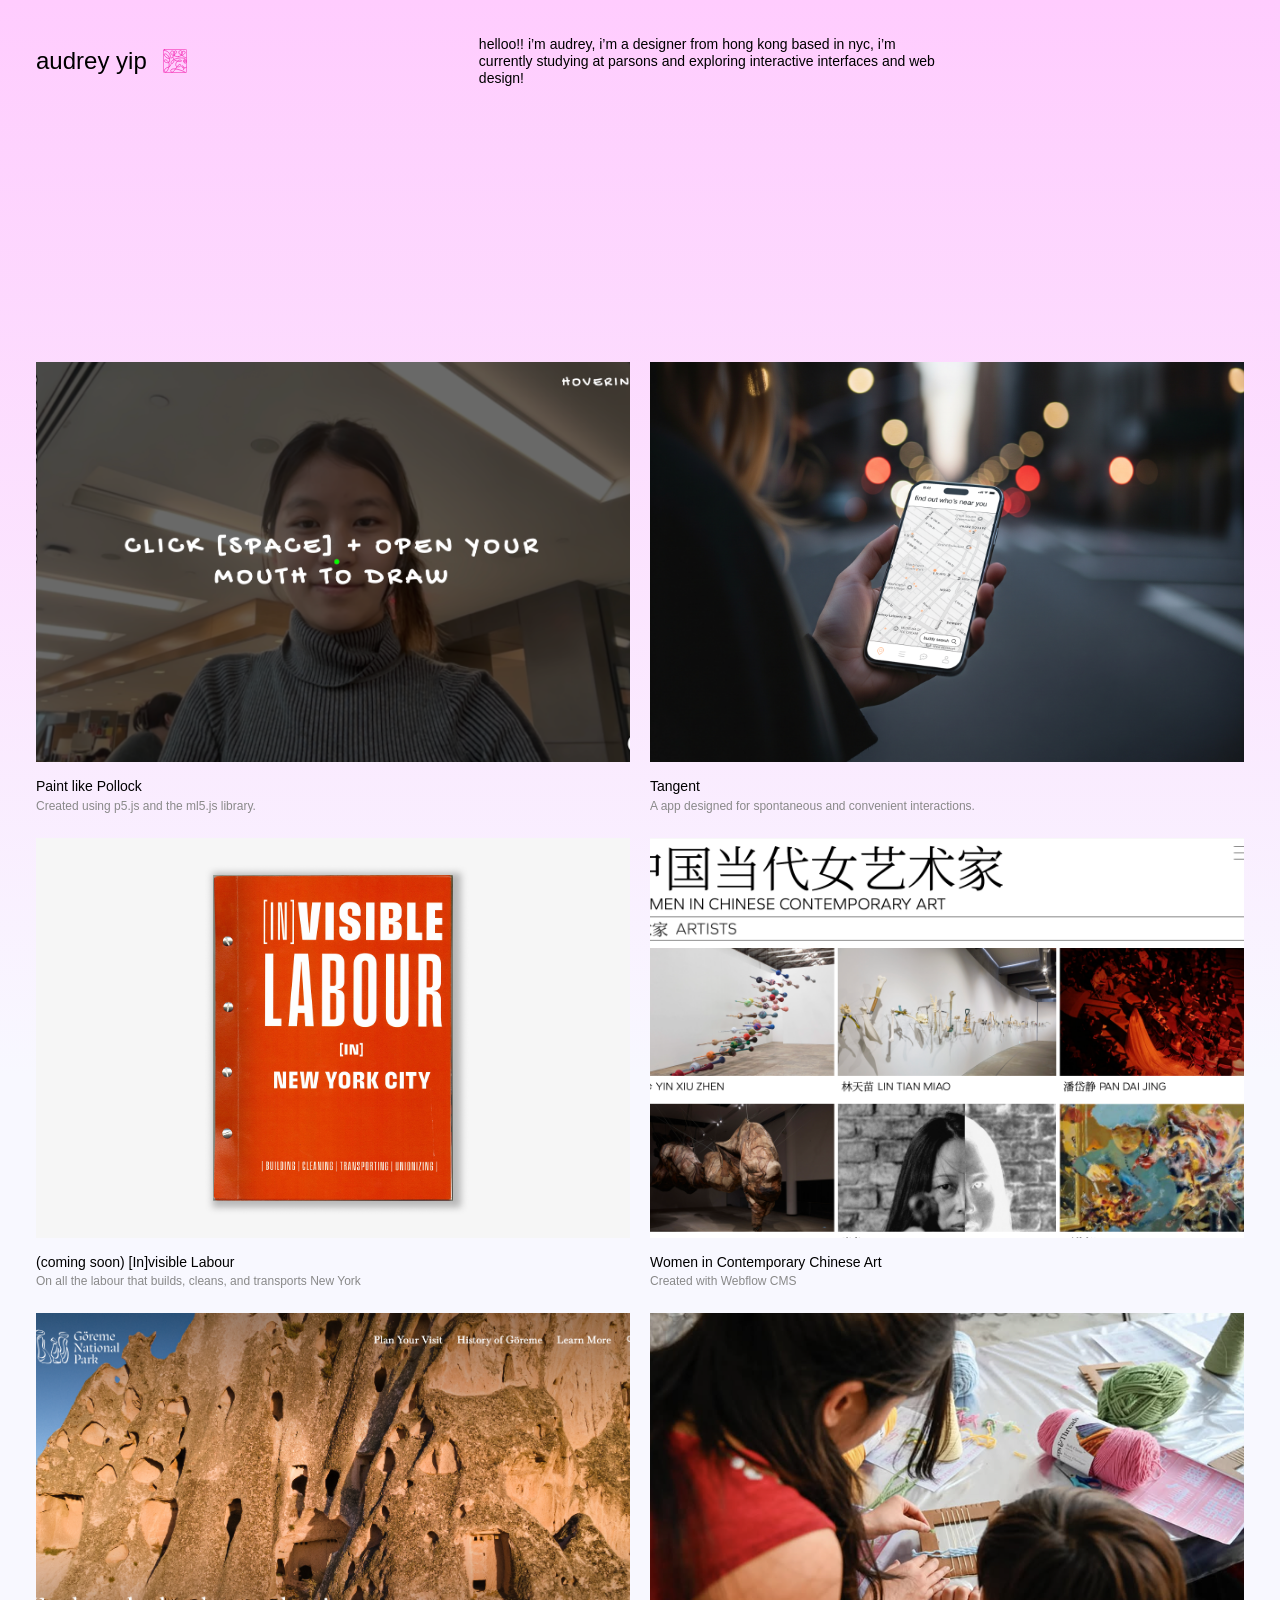
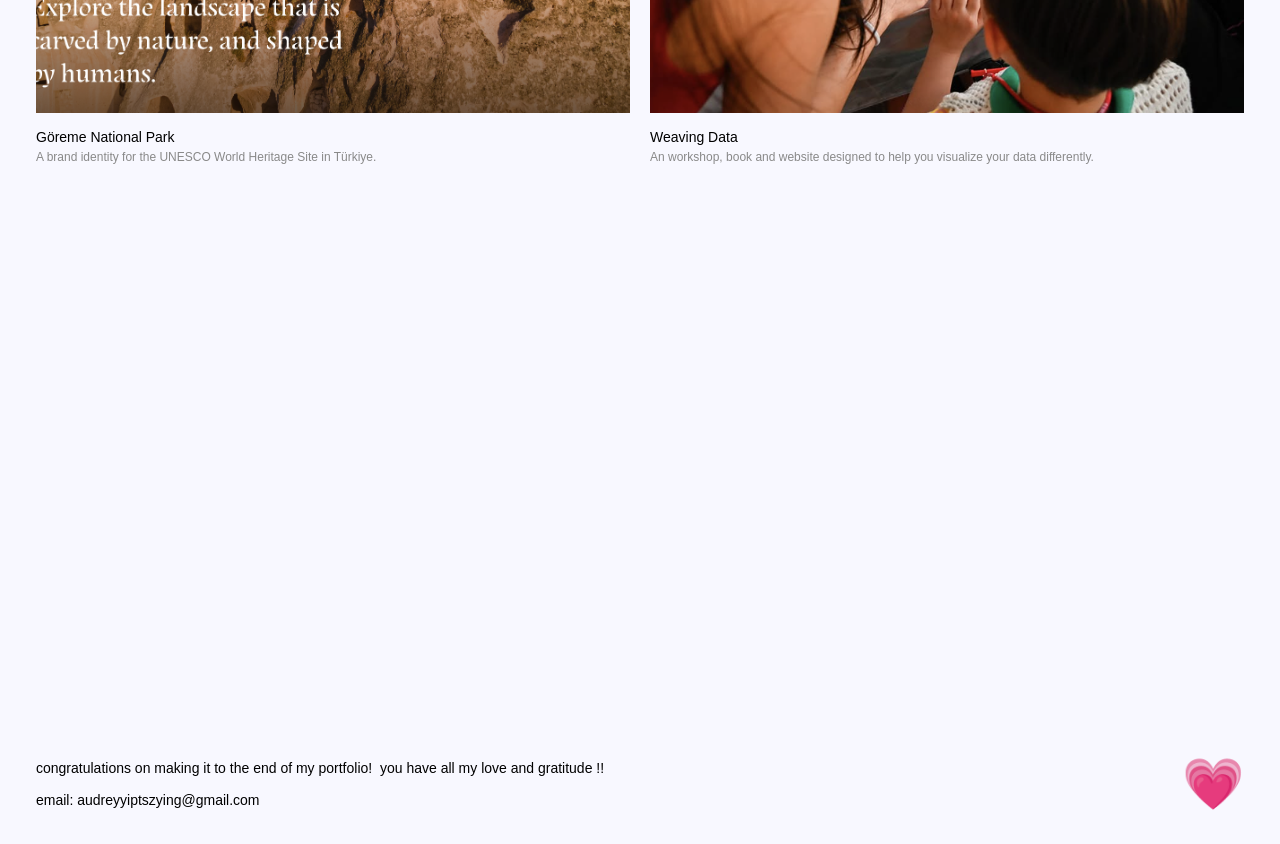
==== commit 43a4f199: "new cursor, new images, home page is changed to 2 columns instead of 3" ====
--- a/index.html
+++ b/index.html
@@ -5,6 +5,7 @@
   <meta name="viewport" content="width=device-width, initial-scale=1">
   <title>audrey yip</title>
   <link rel="stylesheet" href="styles.css">
+  <link rel="stylesheet" href="cursor.css">
   <link rel="icon" href="/imgs/logo.svg" type="image/x-icon">
 </head>
 <body>
@@ -25,16 +26,27 @@
       <div class="column">
         <article class="project">
           <a class="project-link" href="work/paintlikepollock.html">
-            <img class="media media--ratio" src="imgs/paintlikepollock/cover.png" alt="Paint like Pollock">
+            <img class="media media--cover" src="imgs/paintlikepollock/cover.png" alt="Paint like Pollock">
             <div class="caption">
               <h2>Paint like Pollock</h2>
               <p>Created using p5.js and the ml5.js library.</p>
             </div>
           </a>
         </article>
+
+        <article class="project">
+          <!-- <a class="project-link" href="work/labour.html"> -->
+            <img class="media media--cover media--cover" src="imgs/labour/inside_cover.png" alt="[In]visible Labour book cover">
+            <div class="caption">
+              <h2>(coming soon) [In]visible Labour</h2>
+              <p>On all the labour that builds, cleans, and transports New York</p>
+            </div>
+          <!-- </a> -->
+        </article>
+
         <article class="project">
           <a class="project-link" href="work/goreme.html"> 
-            <img class="media media--contain media--goreme" src="imgs/goreme/cover.png" alt="Göreme National Park brand identity">
+            <img class="media media--cover media--goreme" src="imgs/goreme/cover.png" alt="Göreme National Park brand identity">
             <div class="caption">
               <h2>Göreme National Park</h2>
               <p>A brand identity for the UNESCO World Heritage Site in Türkiye.</p>
@@ -43,7 +55,7 @@
         </article>
         <article class="project">
           <a class="project-link" href="work/marina.html">
-            <img class="media media--contain media--marina" src="imgs/marina/cover.png" alt="Marina Abramović’s An Artist’s Life Manifesto poster">
+            <img class="media media--cover media--marina" src="imgs/marina/cover.png" alt="Marina Abramović’s An Artist’s Life Manifesto poster">
             <div class="caption">
               <h2>Marina Abramović’s “An Artist’s Life Manifesto”</h2>
               <p>Poster Design</p>
@@ -55,11 +67,21 @@
       <div class="column">
         <article class="project">
           <a class="project-link" href="work/meetup.html">
-            <img class="media media--contain media--women" src="imgs/womeninchineseart/cover.png" alt="Women in Contemporary Chinese Art website">
+            <img class="media media--cover media--women" src="imgs/tangent/cover.png" alt="Tangent Meet Up App">
             <div class="caption">
-              <h2>Meet Up App</h2>
+              <h2>Tangent</h2>
               <p>A app designed for spontaneous and convenient interactions.</p>
             </div>
+          </a>
+        </article>
+
+        <article class="project">
+          <a class="project-link" href="work/womeninchineseart.html">
+              <img class="media media--cover media--women" src="imgs/womeninchineseart/cover.png" alt="Women in Contemporary Chinese Art website">
+              <div class="caption">
+                <h2>Women in Contemporary Chinese Art</h2>
+                <p>Created with Webflow CMS</p>
+              </div>
           </a>
         </article>
 
@@ -81,29 +103,7 @@
             </div>
           </a>
         </article>
-      </div>
-
-      <div class="column">
-        <article class="project">
-          <a class="project-link" href="work/womeninchineseart.html">
-            <img class="media media--contain media--women" src="imgs/womeninchineseart/cover.png" alt="Women in Contemporary Chinese Art website">
-            <div class="caption">
-              <h2>Women in Contemporary Chinese Art</h2>
-              <p>Created with Webflow CMS</p>
-            </div>
-          </a>
-        </article>
-        
-        <article class="project project--fill">
-          <!-- <a class="project-link" href="work/labour.html"> -->
-            <img class="media media--cover media--fill" src="imgs/labour/cover.jpg" alt="[In]visible Labour book cover">
-            <div class="caption">
-              <h2>(coming soon) [In]visible Labour</h2>
-              <p>On all the labour that builds, cleans, and transports New York</p>
-            </div>
-          <!-- </a> -->
-        </article>
-      </div>
+        </div>
     </main>
 
     <footer class="footer">
@@ -115,5 +115,6 @@
     </footer>
   </div>
   <script src="script.js"></script>
+  <script src="cursor.js"></script>
 </body>
 </html>
--- a/styles.css
+++ b/styles.css
@@ -34,7 +34,19 @@
 }
 
 a { color: inherit; text-decoration: none; }
-p, h1, h2 { margin: 0; }
+p, h1, h2, h3 { margin: 0; line-height: 1.2;}
+
+h2{
+  font-size: 24px;
+  font-weight: var(--font-neutral);
+  color: var(--text);
+}
+
+h3{
+  font-size: 18px;
+  font-weight: var(--font-slim);
+  color: var(--text);
+}
 
 .page {
   max-width: 100%;
@@ -67,6 +79,7 @@
 .grid {
   width: 100%;
   display: flex;
+  flex-wrap:wrap;
   align-items: flex-start;
   gap: var(--gap);
 }
@@ -77,7 +90,10 @@
 .project-link:hover .caption h2, .caption p {color:var(--magenta);}
 .project--fill { height: 576px; }
 
-.media { display: block; width: 100%; }
+.media { 
+  display: block; 
+  height: 400px;
+  width: 100%; }
 .media--cover { object-fit: cover; }
 .media--contain { object-fit: contain; }
 .media--ratio { aspect-ratio: 2890 / 1784; object-fit: cover; }
--- a/cursor.css
+++ b/cursor.css
@@ -0,0 +1,20 @@
+/* Cursor trail of fading ellipses. Include on any page together with cursor.js. */
+
+.cursor-trail {
+  position: fixed;
+  inset: 0;
+  pointer-events: none;
+  z-index: 9999;
+  overflow: hidden;
+}
+
+.cursor-ellipse {
+  position: absolute;
+  top: 0;
+  left: 0;
+  border-radius: 50%;
+  opacity: 0;
+  will-change: transform, opacity;
+  /* Overlaps darken like layered ink. */
+  mix-blend-mode: multiply;
+}
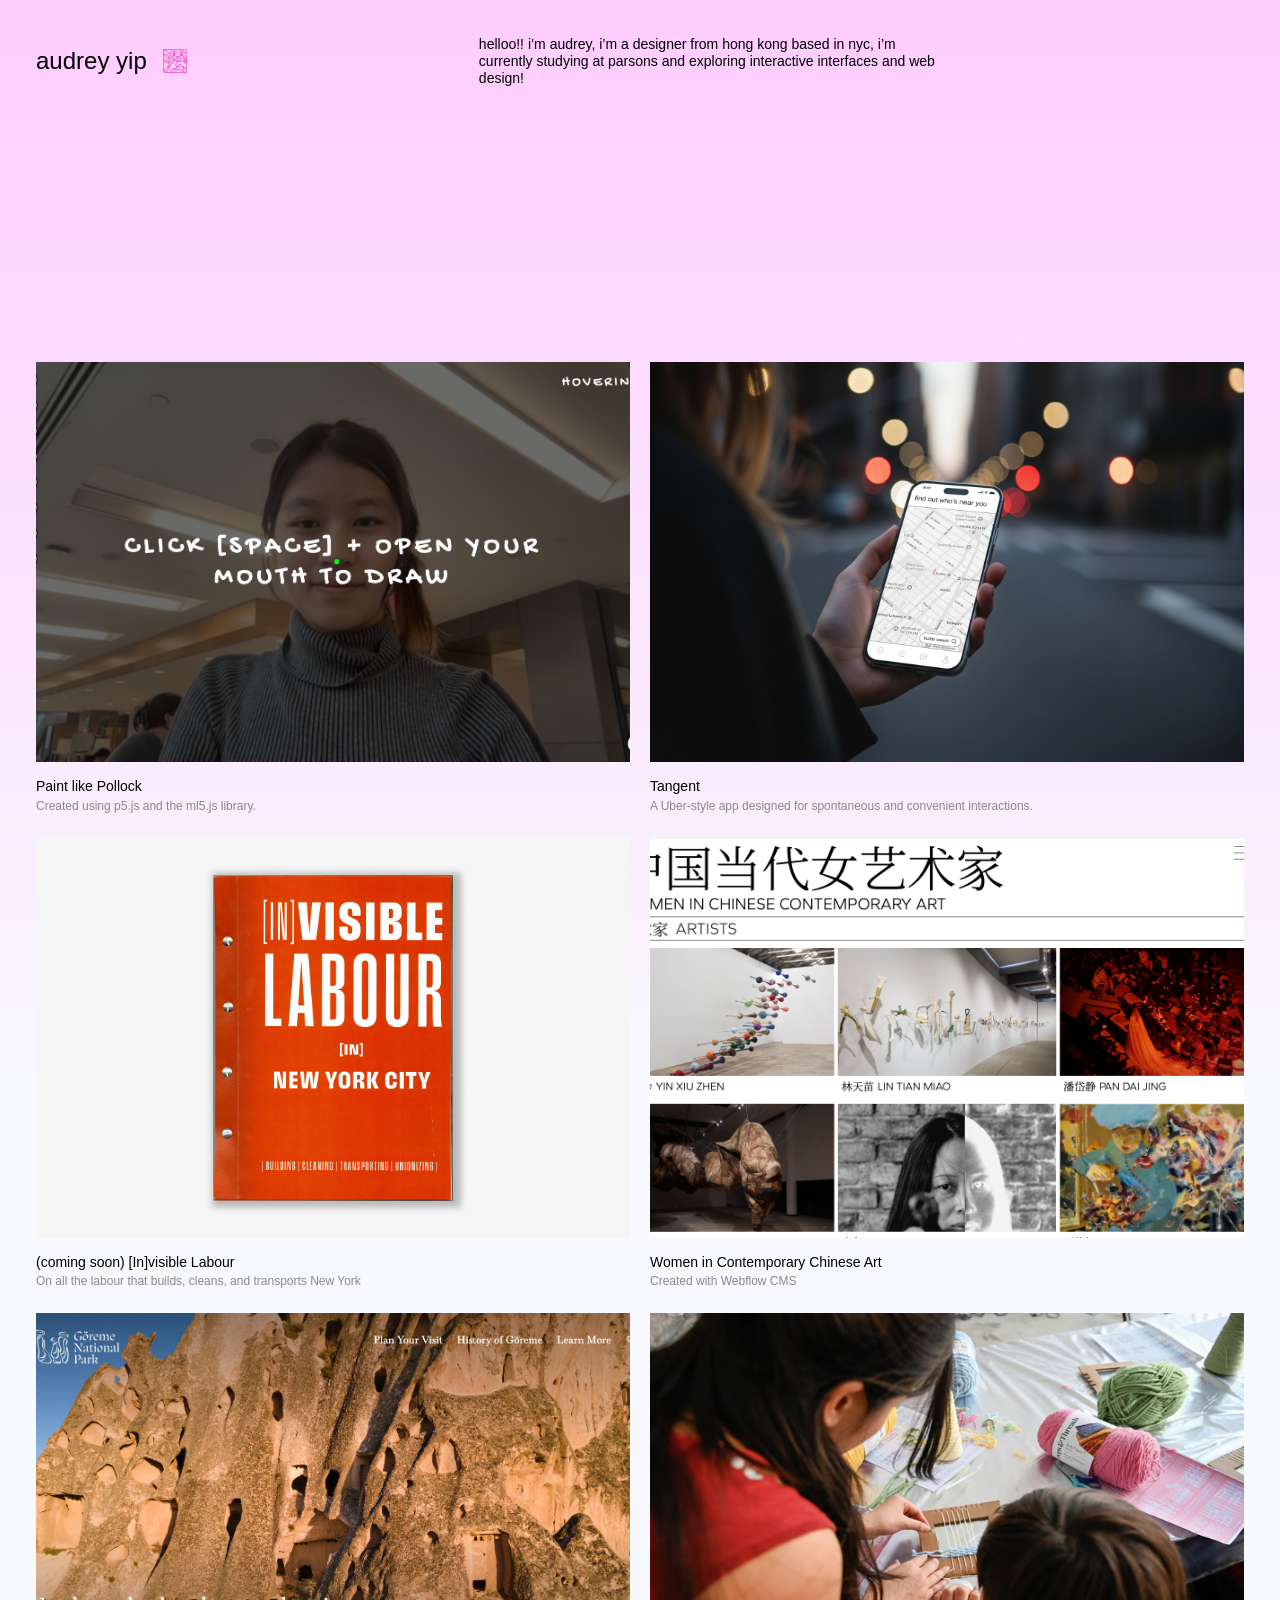
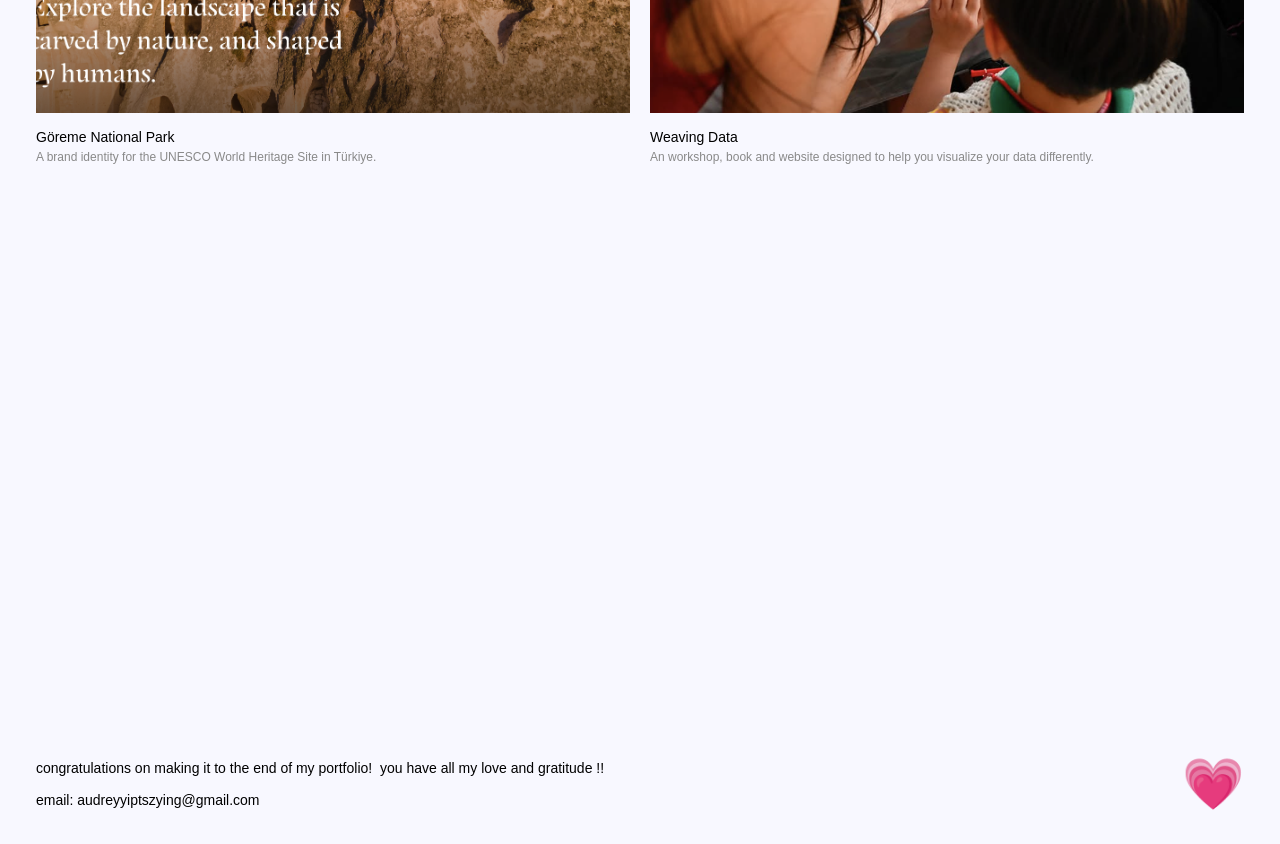
==== commit 0251a959: "updated tangent page" ====
--- a/index.html
+++ b/index.html
@@ -26,7 +26,7 @@
       <div class="column">
         <article class="project">
           <a class="project-link" href="work/paintlikepollock.html">
-            <img class="media media--cover" src="imgs/paintlikepollock/cover.png" alt="Paint like Pollock">
+            <img class="media media--home" src="imgs/paintlikepollock/cover.png" alt="Paint like Pollock">
             <div class="caption">
               <h2>Paint like Pollock</h2>
               <p>Created using p5.js and the ml5.js library.</p>
@@ -36,7 +36,7 @@
 
         <article class="project">
           <!-- <a class="project-link" href="work/labour.html"> -->
-            <img class="media media--cover media--cover" src="imgs/labour/inside_cover.png" alt="[In]visible Labour book cover">
+            <img class="media media--home media--home" src="imgs/labour/inside_cover.png" alt="[In]visible Labour book cover">
             <div class="caption">
               <h2>(coming soon) [In]visible Labour</h2>
               <p>On all the labour that builds, cleans, and transports New York</p>
@@ -46,7 +46,7 @@
 
         <article class="project">
           <a class="project-link" href="work/goreme.html"> 
-            <img class="media media--cover media--goreme" src="imgs/goreme/cover.png" alt="Göreme National Park brand identity">
+            <img class="media media--home media--goreme" src="imgs/goreme/cover.png" alt="Göreme National Park brand identity">
             <div class="caption">
               <h2>Göreme National Park</h2>
               <p>A brand identity for the UNESCO World Heritage Site in Türkiye.</p>
@@ -55,7 +55,7 @@
         </article>
         <article class="project">
           <a class="project-link" href="work/marina.html">
-            <img class="media media--cover media--marina" src="imgs/marina/cover.png" alt="Marina Abramović’s An Artist’s Life Manifesto poster">
+            <img class="media media--home media--margina" src="imgs/marina/cover.png" alt="Marina Abramović’s An Artist’s Life Manifesto poster">
             <div class="caption">
               <h2>Marina Abramović’s “An Artist’s Life Manifesto”</h2>
               <p>Poster Design</p>
@@ -66,18 +66,18 @@
 
       <div class="column">
         <article class="project">
-          <a class="project-link" href="work/meetup.html">
-            <img class="media media--cover media--women" src="imgs/tangent/cover.png" alt="Tangent Meet Up App">
+          <a class="project-link" href="work/tangent.html">
+            <img class="media media--home" src="imgs/tangent/cover.png" alt="Tangent Meet Up App">
             <div class="caption">
               <h2>Tangent</h2>
-              <p>A app designed for spontaneous and convenient interactions.</p>
+              <p>A Uber-style app designed for spontaneous and convenient interactions.</p>
             </div>
           </a>
         </article>
 
         <article class="project">
           <a class="project-link" href="work/womeninchineseart.html">
-              <img class="media media--cover media--women" src="imgs/womeninchineseart/cover.png" alt="Women in Contemporary Chinese Art website">
+              <img class="media media--home media--women" src="imgs/womeninchineseart/cover.png" alt="Women in Contemporary Chinese Art website">
               <div class="caption">
                 <h2>Women in Contemporary Chinese Art</h2>
                 <p>Created with Webflow CMS</p>
@@ -87,7 +87,7 @@
 
         <article class="project">
           <a class="project-link" href="work/weaving.html">
-            <img class="media media--cover media--weaving" src="imgs/weaving/cover.png" alt="Weaving Data workshop">
+            <img class="media media--home media--weaving" src="imgs/weaving/cover.png" alt="Weaving Data workshop">
             <div class="caption">
               <h2>Weaving Data</h2>
               <p>An workshop, book and website designed to help you visualize your data differently.</p>
@@ -96,7 +96,7 @@
         </article>
         <article class="project">
           <a class="project-link" href="work/wikibook.html">
-            <img class="media media--cover media--insect" src="imgs/wikibook/cover.jpg" alt="Insect Wings book">
+            <img class="media media--home media--insect" src="imgs/wikibook/cover.jpg" alt="Insect Wings book">
             <div class="caption">
               <h2>Insect Wings</h2>
               <p>A book created with a Wikipedia article on insect wings, complete with diagrams of each insect family.</p>
--- a/styles.css
+++ b/styles.css
@@ -92,10 +92,10 @@
 
 .media { 
   display: block; 
-  height: 400px;
   width: 100%; }
 .media--cover { object-fit: cover; }
 .media--contain { object-fit: contain; }
+.media--home{height: 400px; object-fit: cover;}
 .media--ratio { aspect-ratio: 2890 / 1784; object-fit: cover; }
 .media--fill { flex: 1 1 0; object-fit: cover; }
 
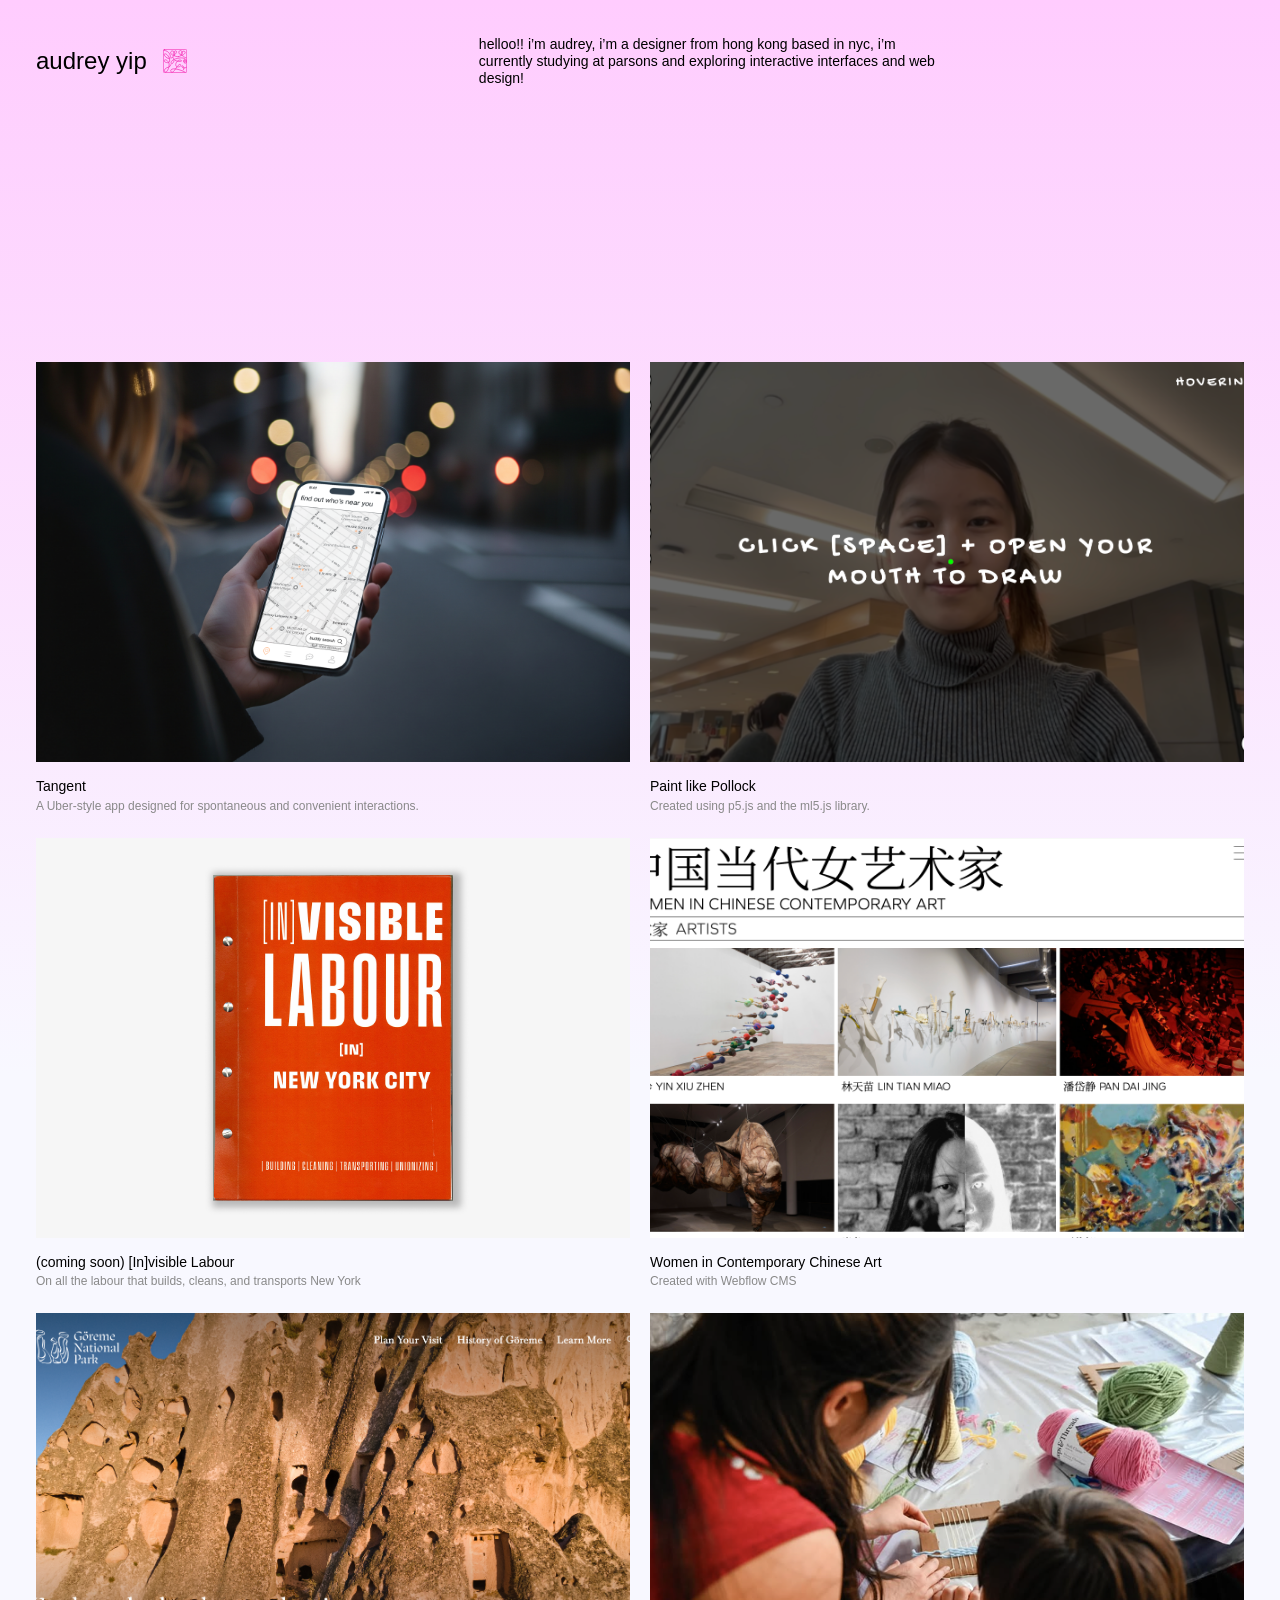
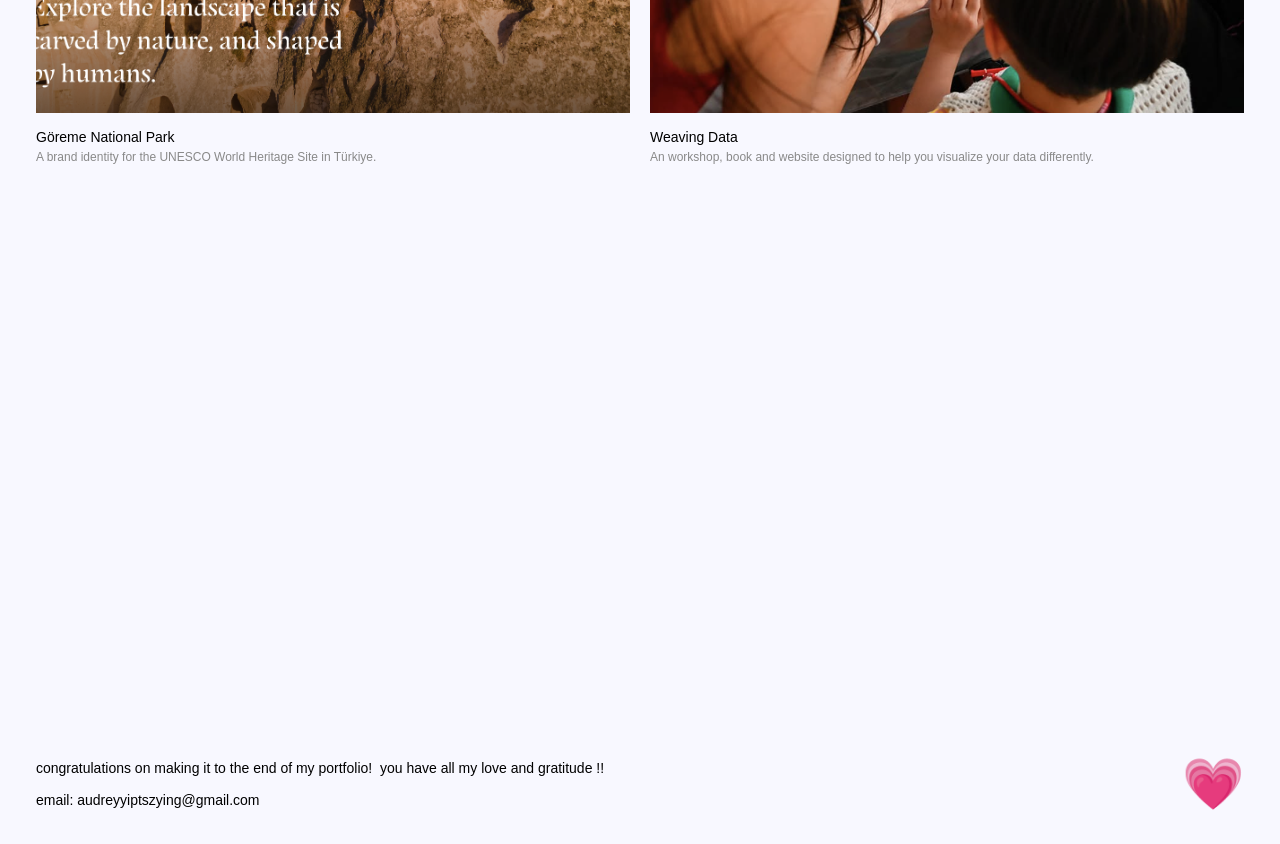
==== commit c07401ea: "Update index.html" ====
--- a/index.html
+++ b/index.html
@@ -25,14 +25,14 @@
     <main class="grid" id="work">
       <div class="column">
         <article class="project">
-          <a class="project-link" href="work/paintlikepollock.html">
-            <img class="media media--home" src="imgs/paintlikepollock/cover.png" alt="Paint like Pollock">
+          <a class="project-link" href="work/tangent.html">
+            <img class="media media--home" src="imgs/tangent/cover.png" alt="Tangent Meet Up App">
             <div class="caption">
-              <h2>Paint like Pollock</h2>
-              <p>Created using p5.js and the ml5.js library.</p>
+              <h2>Tangent</h2>
+              <p>A Uber-style app designed for spontaneous and convenient interactions.</p>
             </div>
           </a>
-        </article>
+        </article> 
 
         <article class="project">
           <!-- <a class="project-link" href="work/labour.html"> -->
@@ -65,12 +65,13 @@
       </div>
 
       <div class="column">
+
         <article class="project">
-          <a class="project-link" href="work/tangent.html">
-            <img class="media media--home" src="imgs/tangent/cover.png" alt="Tangent Meet Up App">
+          <a class="project-link" href="work/paintlikepollock.html">
+            <img class="media media--home" src="imgs/paintlikepollock/cover.png" alt="Paint like Pollock">
             <div class="caption">
-              <h2>Tangent</h2>
-              <p>A Uber-style app designed for spontaneous and convenient interactions.</p>
+              <h2>Paint like Pollock</h2>
+              <p>Created using p5.js and the ml5.js library.</p>
             </div>
           </a>
         </article>
